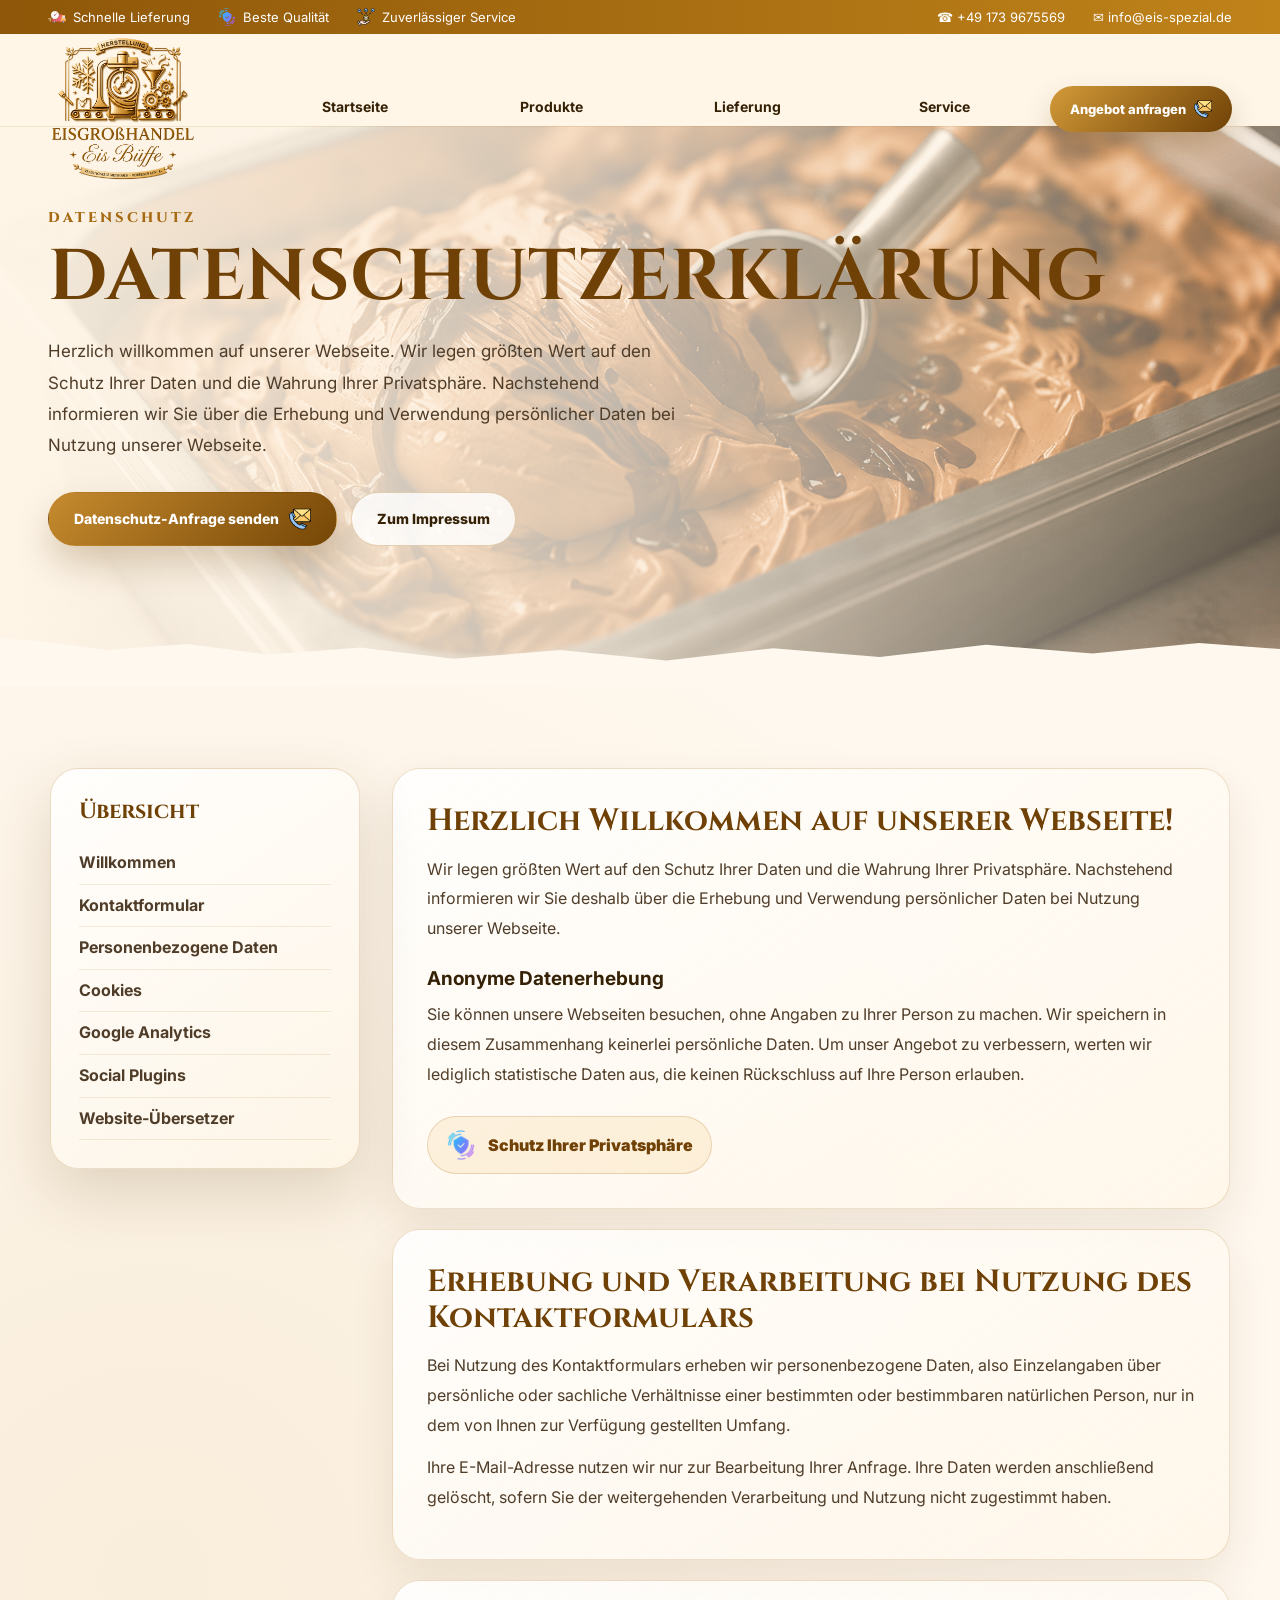
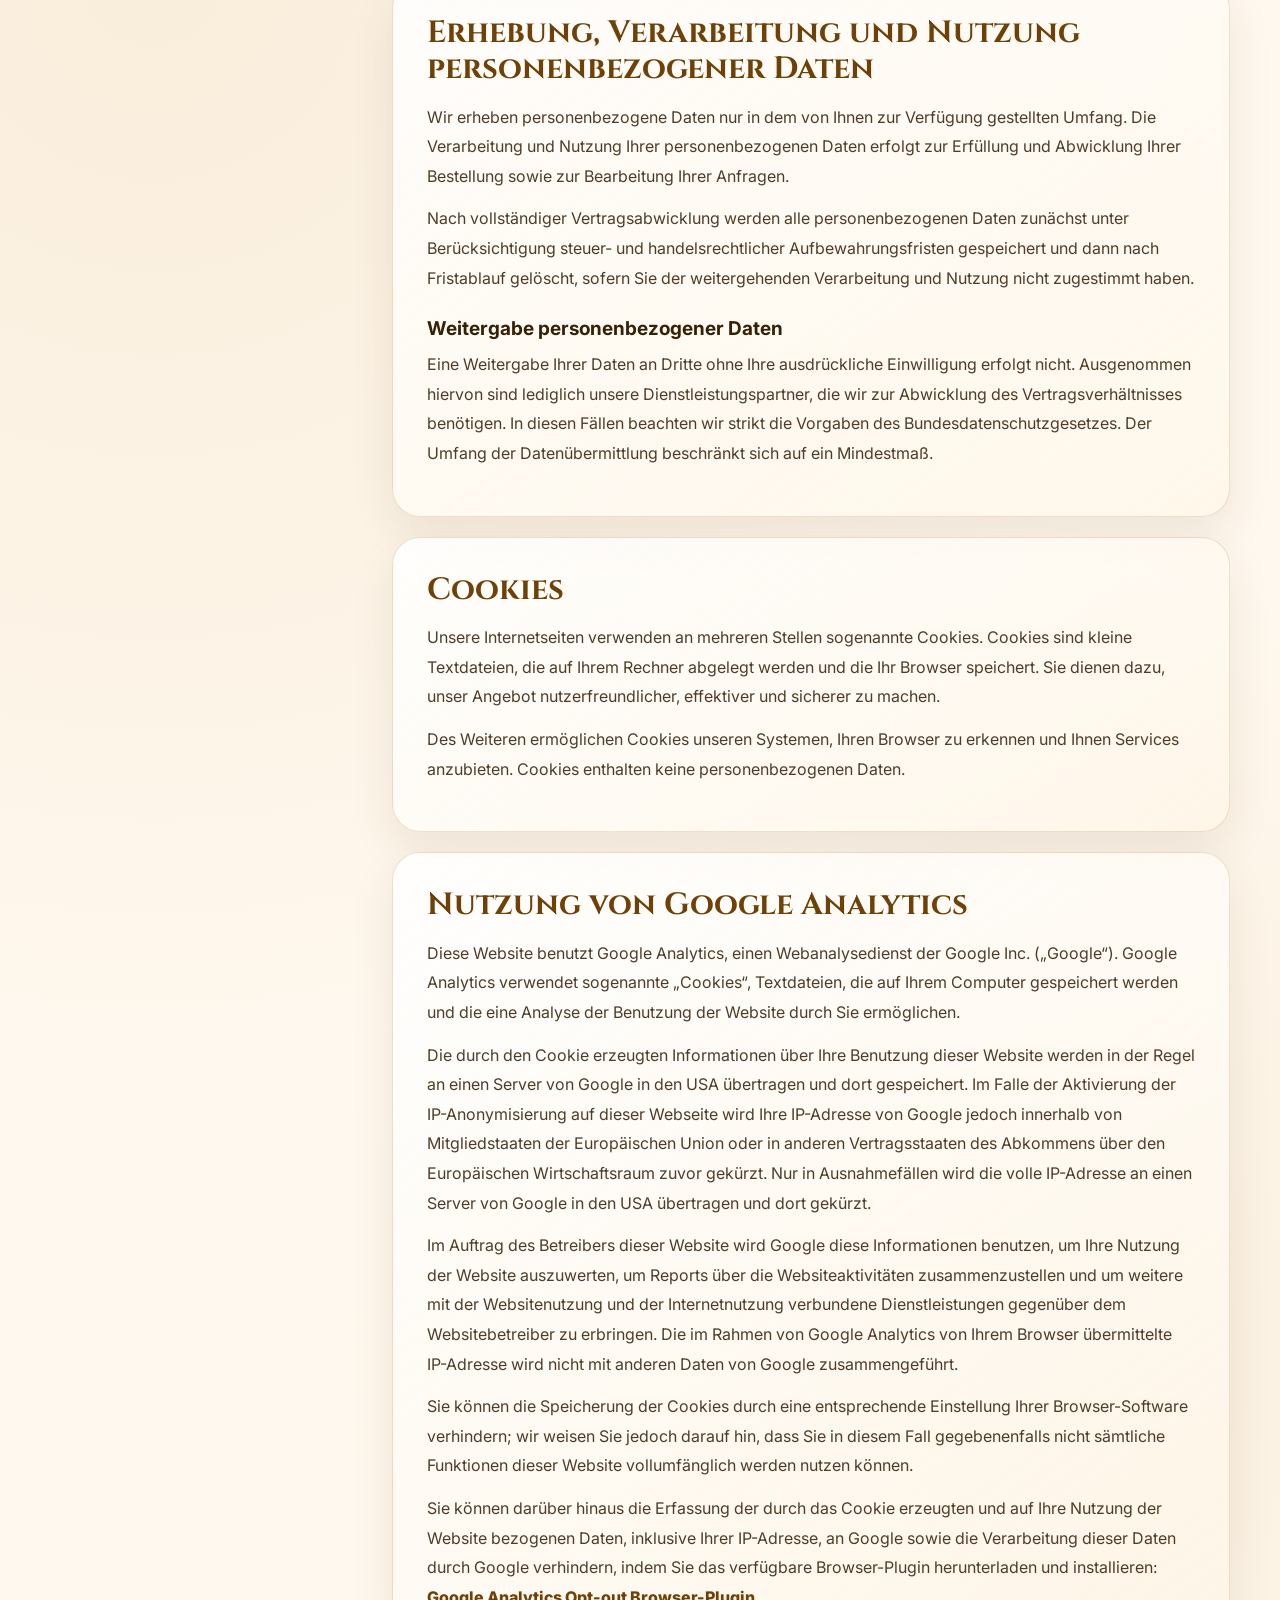
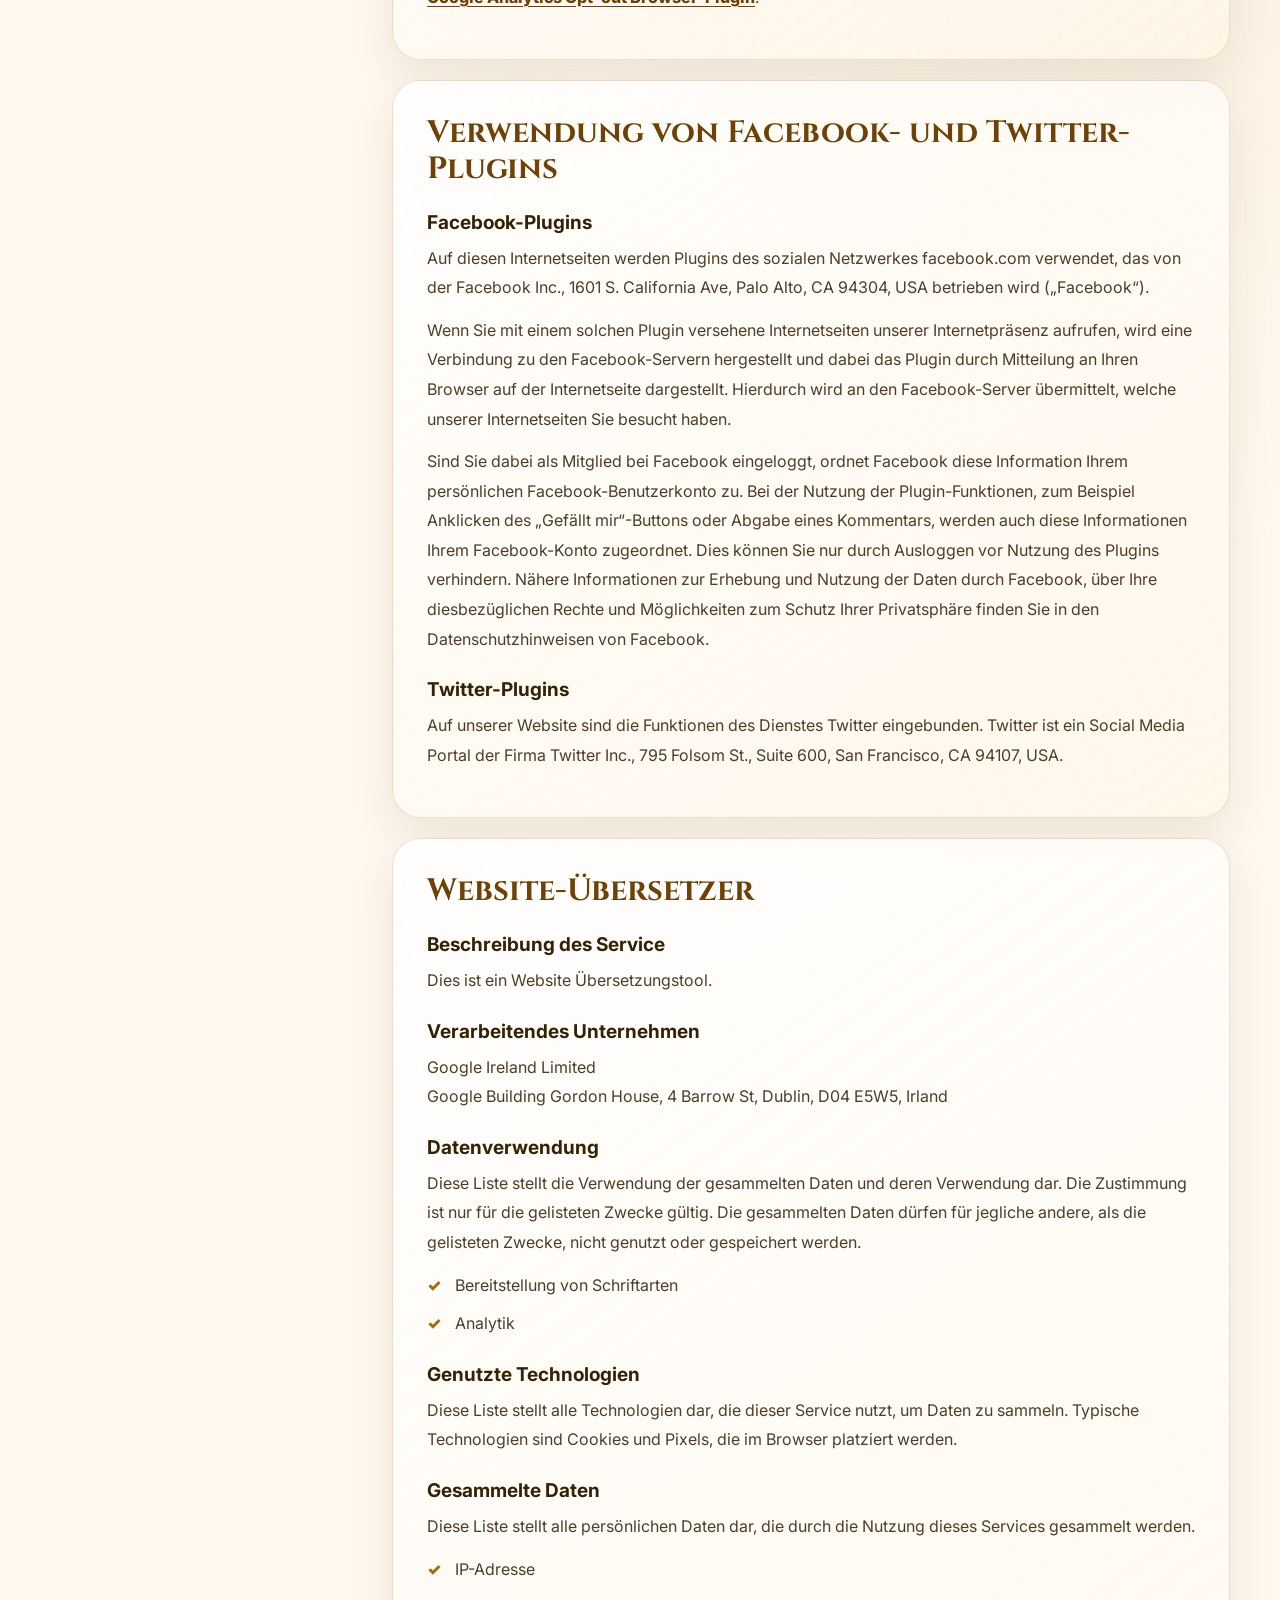
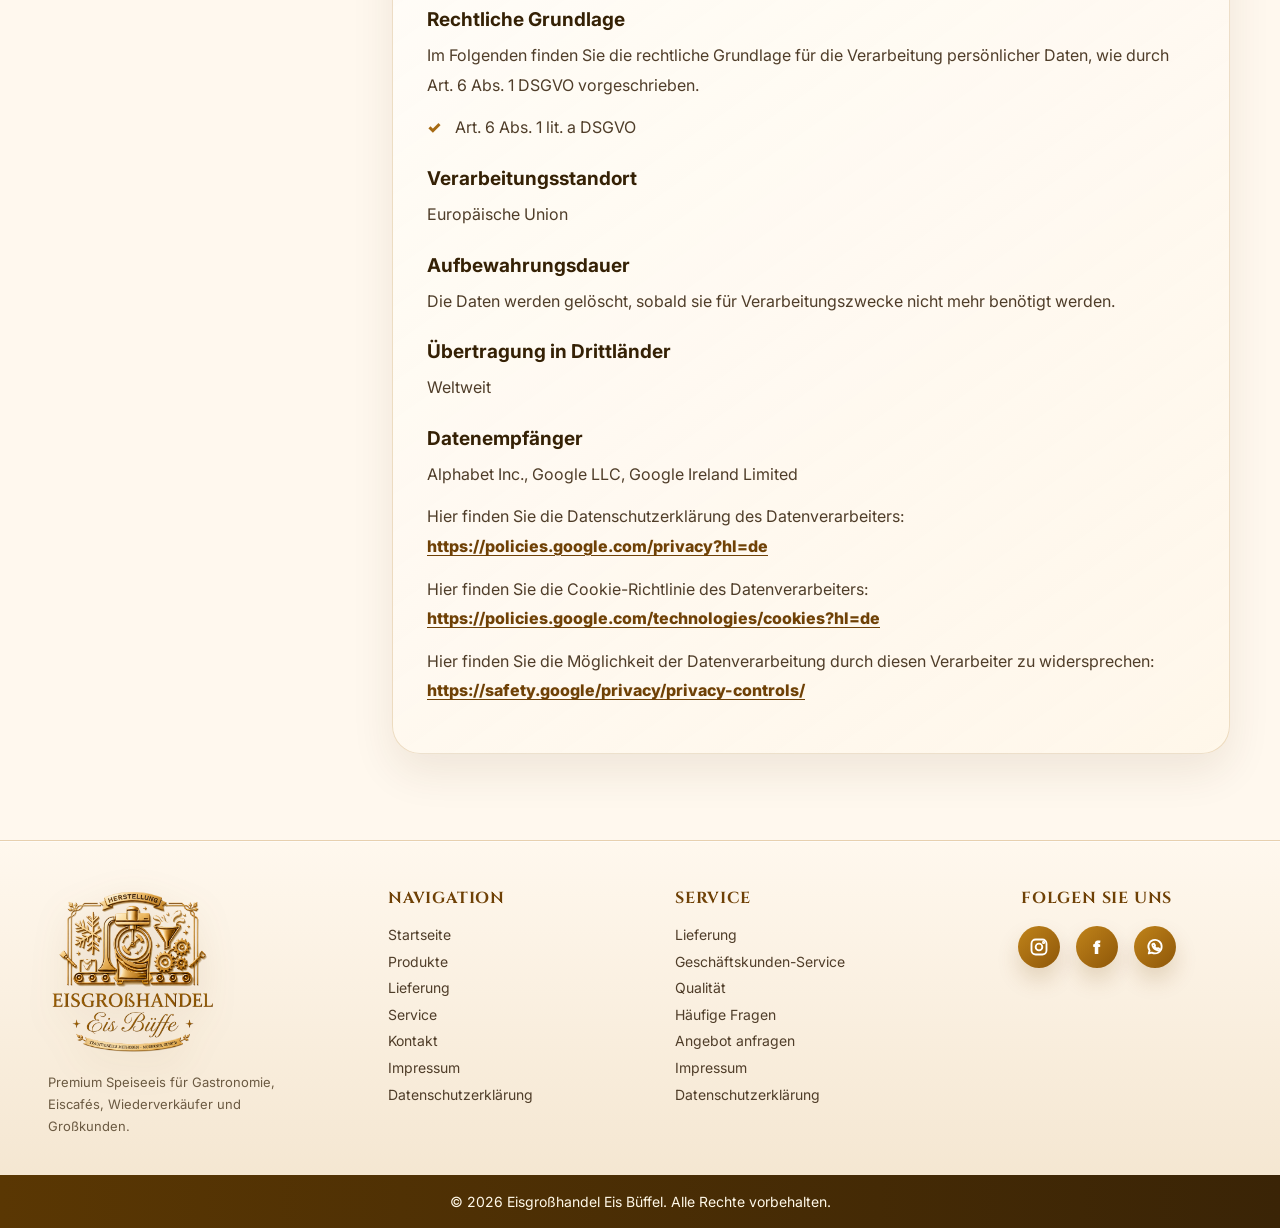
==== datenschutzerklaerung.html @ c5c80ef4 "Add files via upload" ====
<!DOCTYPE html>
<html lang="de">
<head>
  <meta charset="UTF-8" />
  <meta name="viewport" content="width=device-width, initial-scale=1.0" />
  <title>Datenschutzerklärung | Eis Büffel</title>
  <meta name="description" content="Datenschutzerklärung von Eisgrosshandel eisBüffe: Informationen zum Schutz Ihrer Daten und zur Nutzung unserer Webseite." />
  <style>
    @import url('https://fonts.googleapis.com/css2?family=Cinzel:wght@400;500;600;700&family=Great+Vibes&family=Inter:wght@400;500;600;700;800&display=swap');
    @import url('https://fonts.googleapis.com/css2?family=Cormorant+Garamond:wght@500;600;700&family=Homemade+Apple&display=swap');

    :root {
      --gold: #a66a13;
      --gold-2: #d39a38;
      --gold-3: #f0c46d;
      --gold-dark: #6f4106;
      --cream: #fff6e8;
      --cream-2: #f7ead4;
      --brown: #352105;
      --muted: #6b5a42;
      --white: #ffffff;
      --shadow: 0 24px 60px rgba(80, 48, 6, .16);
    }

    * { box-sizing: border-box; margin: 0; padding: 0; }
    html { scroll-behavior: smooth; }
    body {
      width: 100%;
      max-width: 100%;
      background: var(--cream);
      color: var(--brown);
      font-family: Inter, Arial, sans-serif;
      overflow-x: hidden;
    }
    a { color: inherit; text-decoration: none; }
    img { max-width: 100%; display: block; }
    html, body { max-width: 100%; overflow-x: hidden; }

    .topbar {
      min-height: 34px;
      background: linear-gradient(90deg, #8e5709, #c0831a);
      color: #fff;
      padding: 0 48px;
      display: flex;
      justify-content: space-between;
      align-items: center;
      gap: 18px;
      font-size: 13px;
    }
    .topbar__left, .topbar__right { display: flex; gap: 28px; align-items: center; flex-wrap: wrap; }
    .topbar__left span {
      display: inline-flex;
      align-items: center;
      gap: 7px;
      white-space: nowrap;
    }
    .topbar__emoji {
      width: 18px;
      height: 18px;
      object-fit: contain;
      flex: 0 0 auto;
    }

    .navbar {
      height: 92px;
      background: rgba(255, 246, 232, .94);
      backdrop-filter: blur(10px);
      display: grid;
      grid-template-columns: 190px minmax(0, 1fr);
      align-items: center;
      column-gap: 26px;
      padding: 0 48px;
      position: sticky;
      top: 0;
      z-index: 50;
      box-shadow: 0 1px 0 rgba(166, 106, 19, .12);
    }
    .logo { display: inline-flex; align-items: center; width: fit-content; user-select: none; }
    .logo img { width: 150px; height: auto; -webkit-user-drag: none; }

    .nav-links {
      width: 100%;
      display: grid;
      grid-template-columns: repeat(4, minmax(0, 1fr));
      align-items: center;
      gap: 14px;
      font-size: 14px;
      font-weight: 700;
    }
    .nav-links a {
      position: relative;
      width: 100%;
      min-height: 46px;
      padding: 12px 14px;
      text-align: center;
      border-radius: 999px;
      overflow: hidden;
      transition: color .25s ease, background .25s ease, box-shadow .25s ease, transform .25s ease;
    }
    .nav-links a::after {
      content: "";
      width: 0;
      height: 2px;
      background: var(--gold);
      position: absolute;
      left: 50%;
      bottom: 8px;
      transform: translateX(-50%);
      transition: width .25s ease;
    }
    .nav-links a:hover,
    .nav-links a.active {
      color: var(--gold-dark);
      background: rgba(211, 154, 56, .14);
      box-shadow: 0 10px 22px rgba(114, 70, 7, .10);
      transform: translateY(-2px);
    }
    .nav-links a:hover::after,
    .nav-links a.active::after { width: 42%; }
    .nav-links .nav-btn::after { display: none; }

    .menu-toggle { display: none; background: none; border: 0; font-size: 28px; color: var(--gold-dark); cursor: pointer; }
    .nav-btn, .btn {
      display: inline-flex;
      align-items: center;
      justify-content: center;
      border-radius: 999px;
      font-weight: 800;
      transition: .25s;
      white-space: nowrap;
    }
    .nav-btn {
      width: 100%;
      background: linear-gradient(135deg, var(--gold-2), var(--gold-dark));
      color: #fff;
      padding: 14px 18px;
      font-size: 13px;
      box-shadow: 0 14px 28px rgba(114, 70, 7, .24);
    }
    .btn {
      border: 1px solid transparent;
      padding: 15px 25px;
      font-size: 14px;
      min-height: 54px;
    }
    .btn--primary { color: #fff; background: linear-gradient(135deg, #c68b2e, #754606); box-shadow: 0 18px 34px rgba(98, 58, 6, .22); }
    .btn--secondary { background: rgba(255,255,255,.82); border-color: rgba(166,106,19,.30); color: var(--brown); }
    .btn:hover, .nav-btn:hover { transform: translateY(-3px); }
    .nav-btn:hover {
      background: linear-gradient(135deg, var(--gold-3), var(--gold-dark));
      box-shadow: 0 18px 34px rgba(114, 70, 7, .30);
      color: #fff;
    }

    .nav-btn__icon-img {
      width: 18px;
      height: 18px;
      margin-left: 8px;
      object-fit: contain;
      flex: 0 0 auto;
    }
    .btn__icon-img { width: 22px; height: 22px; margin-left: 10px; object-fit: contain; }

    .hero {
      min-height: calc(100vh - 126px);
      position: relative;
      isolation: isolate;
      display: flex;
      align-items: center;
      padding: 54px 48px 74px;
      background:
        linear-gradient(90deg, rgba(255,246,232,.84) 0%, rgba(255,246,232,.42) 43%, rgba(255,246,232,.02) 100%),
        url("assets/hero-bg.png") center right / cover no-repeat;
      overflow: hidden;
    }
    .hero::before {
      content: "";
      position: absolute;
      inset: 0;
      background:
        radial-gradient(circle at 82% 55%, rgba(198,145,53,.14), transparent 31%),
        radial-gradient(circle at 16% 18%, rgba(198,145,53,.10), transparent 24%);
      z-index: -1;
    }

    /* Hero bottom organic wave - same torn/soft movement under the hero image */
    .hero::after {
      content: "";
      position: absolute;
      left: -2%;
      right: -2%;
      bottom: -1px;
      height: 88px;
      background: #fff8ee;
      z-index: 2;
      pointer-events: none;
      clip-path: polygon(
        0 42%, 5% 48%, 10% 58%, 16% 51%, 22% 63%,
        29% 55%, 36% 68%, 44% 58%, 52% 70%, 60% 56%,
        68% 66%, 76% 52%, 84% 62%, 92% 50%, 100% 59%,
        100% 100%, 0 100%
      );
      filter: drop-shadow(0 -10px 18px rgba(80, 48, 6, .04));
    }

    .hero__content { width: 50%; max-width: 690px; z-index: 3; }
    .eyebrow {
      color: var(--gold);
      text-transform: uppercase;
      letter-spacing: 3px;
      font-family: Cinzel, serif;
      font-size: 14px;
      font-weight: 800;
      margin-bottom: 14px;
    }
    .hero h1 {
      font-family: Cinzel, serif;
      text-transform: uppercase;
      color: var(--gold-dark);
      font-size: clamp(46px, 6vw, 88px);
      line-height: .96;
      font-weight: 600;
      letter-spacing: 1px;
      margin-bottom: 22px;
    }
    .brand-line {
      display: flex;
      align-items: center;
      gap: 13px;
      margin-top: 8px;
      text-transform: none;
      font-family: "Great Vibes", cursive;
      color: var(--gold);
      font-size: .82em;
      font-weight: 400;
      letter-spacing: 0;
    }
    .brand-line img {
      width: .58em;
      height: .58em;
      object-fit: contain;
      filter: drop-shadow(0 6px 8px rgba(111,65,6,.18));
    }
    .hero__subtitle {
      font-family: Cinzel, serif;
      color: var(--gold-dark);
      font-weight: 800;
      letter-spacing: 1.3px;
      text-transform: uppercase;
      margin-bottom: 20px;
    }
    .hero__text { max-width: 570px; color: #4f3d29; line-height: 1.85; margin-bottom: 30px; font-size: 15px; }
    .hero__actions { display: flex; gap: 14px; flex-wrap: wrap; margin-bottom: 28px; }

    .experience {
      width: min(410px, 100%);
      display: grid;
      grid-template-columns: 120px 1fr;
      gap: 18px;
      background: rgba(255,255,255,.73);
      border: 1px solid rgba(166,106,19,.20);
      border-radius: 18px;
      padding: 16px;
      box-shadow: var(--shadow);
    }
    .experience__image {
      display: grid;
      place-items: center;
      border-right: 1px solid rgba(166,106,19,.24);
      padding-right: 14px;
    }
    .experience__image img { width: 86px; height: 86px; object-fit: contain; }
    .experience p { font-size: 13px; line-height: 1.65; color: #4c3820; align-self: center; }

    .quality-taste {
      margin-top: -1px;
      padding: 78px 48px 72px;
      background:
        radial-gradient(circle at 18% 20%, rgba(198,145,53,.10), transparent 26%),
        radial-gradient(circle at 86% 42%, rgba(198,145,53,.08), transparent 28%),
        #fff8ee;
    }
    .quality-taste__head {
      max-width: 940px;
      margin: 0 auto 22px;
      text-align: center;
    }
    .quality-taste__head h2 {
      font-family: Cinzel, serif;
      color: var(--brown);
      font-size: clamp(28px, 3.2vw, 42px);
      line-height: 1.08;
      margin-bottom: 10px;
      letter-spacing: .8px;
    }
    .quality-taste__head p {
      color: #1f1a13;
      font-size: 16px;
      line-height: 1.7;
    }
    .taste-cards {
      max-width: 1180px;
      margin: 0 auto 16px;
      display: grid;
      grid-template-columns: repeat(2, 1fr);
      gap: 30px;
    }
    .taste-card {
      overflow: hidden;
      display: grid;
      grid-template-columns: 1.12fr .88fr;
      min-height: 190px;
      background: linear-gradient(145deg, rgba(255,255,255,.82), rgba(255,246,232,.58));
      border: 1px solid rgba(166,106,19,.22);
      border-radius: 28px;
      box-shadow: 0 20px 48px rgba(80,48,6,.10);
      transition: transform .25s ease, box-shadow .25s ease, border-color .25s ease;
    }
    .taste-card:hover {
      transform: translateY(-5px);
      border-color: rgba(166,106,19,.36);
      box-shadow: 0 26px 58px rgba(80,48,6,.14);
    }
    .taste-card__image {
      overflow: hidden;
      border-radius: 26px 0 0 26px;
    }
    .taste-card__image img {
      width: 100%;
      height: 100%;
      min-height: 190px;
      object-fit: cover;
      transition: transform .35s ease;
    }
    .taste-card:hover .taste-card__image img { transform: scale(1.04); }
    .taste-card__content {
      position: relative;
      padding: 28px 60px 26px 26px;
      border-radius: 0 26px 26px 0;
    }
    .taste-card__content h3 {
      font-family: Cinzel, serif;
      color: var(--gold-dark);
      font-size: 26px;
      line-height: 1.12;
      margin-bottom: 14px;
    }
    .taste-card__content p {
      color: #2f261b;
      font-size: 15px;
      line-height: 1.55;
    }
    .taste-card__icon {
      position: absolute;
      top: 22px;
      right: 24px;
      width: 40px;
      height: 40px;
      object-fit: contain;
    }
    .quality-features {
      max-width: 1180px;
      margin: auto;
      display: grid;
      grid-template-columns: repeat(4, 1fr);
      background: linear-gradient(145deg, rgba(255,255,255,.74), rgba(255,246,232,.50));
      border: 1px solid rgba(166,106,19,.22);
      border-radius: 28px;
      box-shadow: 0 20px 48px rgba(80,48,6,.10);
      overflow: hidden;
    }
    .quality-feature {
      display: grid;
      grid-template-columns: 72px 1fr;
      gap: 16px;
      padding: 26px 24px;
      border-right: 1px solid rgba(166,106,19,.16);
      align-items: start;
      transition: background .25s ease, transform .25s ease;
    }
    .quality-feature:hover {
      background: rgba(255,255,255,.48);
      transform: translateY(-3px);
    }
    .quality-feature:last-child { border-right: 0; }
    .quality-feature__icon {
      width: 50px;
      height: 50px;
      object-fit: contain;
      display: block;
    }
    .quality-feature h3 {
      color: var(--brown);
      font-size: 16px;
      margin-bottom: 9px;
    }
    .quality-feature p {
      color: #2f261b;
      font-size: 13px;
      line-height: 1.65;
    }


    .section { padding: 94px 48px; }
    .section-head { max-width: 760px; margin: 0 auto 44px; text-align: center; }
    .section h2 { font-family: Cinzel, serif; color: var(--gold-dark); font-size: clamp(34px, 4vw, 52px); line-height: 1.1; margin-bottom: 16px; }
    .section-head p, .about__content p, .delivery p, .contact p { color: var(--muted); line-height: 1.8; }

    .cards, .steps {
      max-width: 1180px;
      margin: auto;
      display: grid;
      grid-template-columns: repeat(3, 1fr);
      gap: 24px;
    }
    .card, .step {
      background: rgba(255,255,255,.74);
      border: 1px solid rgba(166,106,19,.18);
      border-radius: 25px;
      padding: 32px;
      box-shadow: var(--shadow);
      transition: .25s;
    }
    .card:hover, .step:hover { transform: translateY(-6px); }
    .card__icon {
      width: 64px;
      height: 64px;
      border-radius: 18px;
      background: linear-gradient(135deg, rgba(198,145,53,.22), rgba(255,255,255,.72));
      display: grid;
      place-items: center;
      font-size: 30px;
      margin-bottom: 22px;
    }
    .card h3, .step h3 { color: var(--gold-dark); font-size: 22px; margin-bottom: 12px; }
    .card p, .step p { color: var(--muted); line-height: 1.75; }

    .products {
      padding: 46px 0 0;
    }

    .stats-strip {
      width: 100vw;
      max-width: none;
      margin-left: calc(50% - 50vw);
      margin-right: calc(50% - 50vw);
      background: linear-gradient(180deg, #5a3703 0%, #2f1d02 100%);
      border-radius: 0;
      display: grid;
      grid-template-columns: repeat(3, minmax(0, 1fr));
      color: #fff8e8;
      box-shadow: 0 18px 42px rgba(53, 33, 5, .18);
      overflow: hidden;
      border-top: 1px solid rgba(240,196,109,.28);
      border-bottom: 1px solid rgba(240,196,109,.28);
    }
    .stat-item {
      min-height: 132px;
      display: grid;
      grid-template-columns: 68px 1fr;
      align-items: center;
      gap: 14px;
      padding: 18px 28px;
      position: relative;
    }
    .stat-item:not(:last-child)::after {
      content: "";
      position: absolute;
      right: 0;
      top: 22px;
      bottom: 22px;
      width: 1px;
      background: rgba(240,196,109,.36);
    }
    .stat-icon {
      width: 62px;
      height: 62px;
      object-fit: contain;
      opacity: 1;
      filter: none;
    }
    .stat-content strong {
      display: block;
      font-family: Cinzel, serif;
      color: var(--gold-3);
      font-size: clamp(26px, 2.2vw, 38px);
      line-height: .98;
      margin-bottom: 7px;
      letter-spacing: .5px;
      white-space: nowrap;
    }
    .stat-content span {
      display: block;
      font-size: 11px;
      font-weight: 800;
      letter-spacing: .8px;
      text-transform: uppercase;
      color: #fff6dc;
      margin-bottom: 9px;
    }
    .stat-content p {
      font-size: 11px;
      line-height: 1.55;
      color: rgba(255,255,255,.86);
    }


    .about {
      background: linear-gradient(180deg, #fff8ee, #f7ead4);
      display: grid;
      grid-template-columns: 1fr 1fr;
      gap: 54px;
      align-items: center;
    }
    .about__image img { border-radius: 34px; box-shadow: var(--shadow); min-height: 420px; object-fit: cover; }
    .about__content { max-width: 630px; }
    .about__content ul { list-style: none; margin-top: 22px; }
    .about__content li { padding: 12px 0 12px 34px; position: relative; color: #4c3820; }
    .about__content li::before { content: "✓"; position: absolute; left: 0; color: var(--gold); font-weight: 900; }

    .about-banner-wrap {
      padding: 32px 48px;
      background: linear-gradient(180deg, #fff8ee, #f7ead4);
    }

    .about-banner {
      max-width: 1280px;
      margin: 0 auto;
      min-height: 330px;
      display: grid;
      grid-template-columns: minmax(0, 2.15fr) minmax(270px, .9fr);
      align-items: stretch;
      overflow: hidden;
      border-radius: 0 0 8px 8px;
      background: #fbf3e8;
      border: 1px solid rgba(166,106,19,.14);
      box-shadow: 0 18px 44px rgba(80,48,6,.08);
    }

    .about-banner__text {
      min-height: 330px;
      padding: 44px 46px 38px;
      display: flex;
      flex-direction: column;
      justify-content: center;
      background:
        linear-gradient(90deg, rgba(255,246,232,.96) 0%, rgba(255,246,232,.78) 42%, rgba(255,246,232,.34) 100%),
        url("assets/upper-image.png") center / cover no-repeat;
    }

    .about-banner__text h2,
    .about-banner__contact h3 {
      font-family: Cinzel, serif;
      color: var(--brown);
      font-size: 24px;
      letter-spacing: 1px;
      margin-bottom: 14px;
      text-transform: uppercase;
    }

    .about-banner__text p {
      max-width: 455px;
      color: #2c2117;
      font-size: 14px;
      line-height: 1.7;
      margin-bottom: 8px;
    }

    .about-signature {
      font-family: "Great Vibes", cursive;
      color: var(--gold);
      font-size: 42px;
      margin-top: 12px;
    }

    .about-banner__image {
      display: none;
    }

    .about-banner__contact {
      padding: 44px 36px;
      background: #fbf3e8;
      display: flex;
      flex-direction: column;
      justify-content: center;
      gap: 14px;
      border-left: 1px solid rgba(166,106,19,.16);
    }

    .about-banner__contact a,
    .about-banner__contact span {
      color: #2f261b;
      font-size: 15px;
    }

    .about-banner__btn {
      margin-top: 10px;
      width: fit-content;
      background: linear-gradient(135deg, #c0831a, #8e5709);
      color: #fff !important;
      padding: 15px 28px;
      border-radius: 6px;
      font-weight: 800;
      box-shadow: 0 12px 26px rgba(114,70,7,.18);
    }

    .delivery { background: radial-gradient(circle at 16% 20%, rgba(198,145,53,.12), transparent 25%), var(--cream); }
    .step span { font-family: Cinzel, serif; font-size: 42px; color: rgba(166,106,19,.33); font-weight: 700; }

    .delivery .step {
      opacity: .9;
      transform: translateY(18px) scale(.99);
      transition: opacity .55s ease, transform .55s ease;
    }
    .delivery .step.show {
      opacity: 1;
      transform: translateY(0) scale(1);
    }
    .delivery .step:nth-child(1) { transition-delay: .04s; }
    .delivery .step:nth-child(2) { transition-delay: .22s; }
    .delivery .step:nth-child(3) { transition-delay: .40s; }



    /* Soft page opening and light gradual section reveal */
    body {
      opacity: .96;
      transform: translateY(4px);
      transition: opacity .38s ease, transform .38s ease;
    }
    body.page-loaded {
      opacity: 1;
      transform: translateY(0);
    }
    .reveal-on-scroll {
      opacity: .92;
      transform: translateY(14px);
      transition: opacity .55s ease, transform .55s ease;
      will-change: opacity, transform;
    }
    .reveal-on-scroll.reveal-visible {
      opacity: 1;
      transform: translateY(0);
    }
    .reveal-delay-1 { transition-delay: .04s; }
    .reveal-delay-2 { transition-delay: .08s; }
    .reveal-delay-3 { transition-delay: .12s; }
    .reveal-delay-4 { transition-delay: .16s; }
    .reveal-delay-5 { transition-delay: .20s; }

    @media (prefers-reduced-motion: reduce) {
      html { scroll-behavior: auto; }
      body,
      .reveal-on-scroll,
      .delivery .step {
        opacity: 1 !important;
        transform: none !important;
        transition: none !important;
      }
    }

    .contact { background: linear-gradient(135deg, #714306, #bd801c); }
    .contact__box {
      max-width: 1180px;
      margin: auto;
      background: rgba(255,248,236,.97);
      border-radius: 34px;
      padding: 44px;
      display: grid;
      grid-template-columns: .85fr 1.15fr;
      gap: 40px;
      box-shadow: 0 34px 70px rgba(51,31,4,.25);
    }
    .contact-form { display: grid; grid-template-columns: 1fr 1fr; gap: 14px; }
    .contact-form input, .contact-form textarea {
      width: 100%;
      border: 1px solid rgba(166,106,19,.24);
      background: #fff;
      border-radius: 15px;
      padding: 16px;
      font: inherit;
      outline: none;
    }
    .contact-form input:focus, .contact-form textarea:focus { border-color: rgba(166,106,19,.58); box-shadow: 0 0 0 4px rgba(198,145,53,.12); }
    .contact-form textarea { grid-column: 1 / -1; min-height: 130px; resize: vertical; }
    .contact-form button { border: none; cursor: pointer; }
    .footer {
      background: linear-gradient(180deg, #fff8ee 0%, #f3e4cd 100%);
      color: var(--brown);
      border-top: 1px solid rgba(166,106,19,.16);
      box-shadow: inset 0 1px 0 rgba(255,255,255,.65);
    }
    .footer__inner {
      max-width: 1280px;
      margin: 0 auto;
      padding: 46px 48px 38px;
      display: grid;
      grid-template-columns: 1.1fr .9fr .9fr 1fr;
      gap: 42px;
      align-items: start;
    }
    .footer__brand {
      display: flex;
      flex-direction: column;
      align-items: flex-start;
      gap: 14px;
    }
    .footer__logo {
      width: 170px;
      height: auto;
      filter: drop-shadow(0 10px 18px rgba(111,65,6,.12));
    }
    .footer__text {
      max-width: 260px;
      color: #6b5a42;
      font-size: 13px;
      line-height: 1.7;
    }
    .footer__col h3,
    .footer__social h3 {
      font-family: Cinzel, serif;
      color: var(--gold-dark);
      font-size: 16px;
      letter-spacing: .8px;
      text-transform: uppercase;
      margin-bottom: 13px;
    }
    .footer__col a {
      display: block;
      width: fit-content;
      color: #4f3d29;
      font-size: 14px;
      line-height: 1.9;
      transition: .25s;
    }
    .footer__col a:hover {
      color: var(--gold);
      transform: translateX(4px);
    }
    .footer__social {
      display: flex;
      flex-direction: column;
      align-items: center;
      text-align: center;
    }
    .footer__icons {
      display: flex;
      align-items: center;
      justify-content: center;
      gap: 16px;
      margin-top: 4px;
    }
    .footer__icon {
      width: 42px;
      height: 42px;
      border-radius: 50%;
      display: inline-flex;
      align-items: center;
      justify-content: center;
      background: linear-gradient(135deg, #c0831a, #8e5709);
      color: #fff;
      font-weight: 900;
      font-size: 18px;
      box-shadow: 0 12px 22px rgba(114,70,7,.18);
      transition: .25s;
    }
    .footer__icon svg {
      width: 20px;
      height: 20px;
      fill: none;
      stroke: currentColor;
      stroke-width: 2.2;
      stroke-linecap: round;
      stroke-linejoin: round;
    }
    .footer__icon:hover {
      transform: translateY(-4px);
      box-shadow: 0 16px 28px rgba(114,70,7,.25);
    }
    .footer__bottom {
      padding: 18px 24px;
      text-align: center;
      color: #fff8e8;
      background: linear-gradient(90deg, #5a3703, #3a2406);
      font-size: 14px;
    }

    @media (max-width: 1050px) {
      .topbar { display: none; }
      .navbar { grid-template-columns: 160px 1fr 54px; height: 80px; padding: 0 22px; }
      .logo img { width: 118px; }
      .menu-toggle { display: block; justify-self: end; }
      .nav-links > .nav-btn { display: inline-flex; }
      .nav-links {
        position: absolute;
        top: 80px;
        left: 22px;
        right: 22px;
        display: none;
        flex-direction: column;
        gap: 4px;
        background: #fff7eb;
        border: 1px solid rgba(166,106,19,.20);
        border-radius: 20px;
        padding: 18px;
        box-shadow: var(--shadow);
      }
      .nav-links.open { display: flex; }
      .hero { min-height: auto; padding: 78px 24px; background-position: center; }
      .hero__content { width: 100%; max-width: 690px; }
      .cards, .steps, .about, .contact__box, .taste-cards, .quality-features, .stats-strip { grid-template-columns: 1fr; }
      .footer__inner { grid-template-columns: repeat(2, 1fr); gap: 30px; padding: 42px 24px; }
      .footer__social { align-items: flex-start; text-align: left; }
      .footer__icons { justify-content: flex-start; }
      .quality-taste { padding: 76px 24px 66px; }
      .taste-card { grid-template-columns: 1fr; border-radius: 26px; }
      .taste-card__image { border-radius: 24px 24px 0 0; }
      .taste-card__content { border-radius: 0 0 24px 24px; }
      .stats-strip { width: 100vw; border-radius: 0; margin-left: calc(50% - 50vw); margin-right: calc(50% - 50vw); }
      .stat-item { min-height: 110px; padding: 16px 24px; }
      .stat-item:not(:last-child)::after { top: auto; left: 24px; right: 24px; bottom: 0; width: auto; height: 1px; }
      .quality-feature { border-right: 0; border-bottom: 1px solid rgba(166,106,19,.18); }
      .quality-feature:last-child { border-bottom: 0; }
      .section { padding: 72px 24px; }
      .products { padding: 34px 0 0; }
      .about-banner-wrap { padding: 28px 24px; }
      .about-banner { grid-template-columns: 1fr; }
      .about-banner__text {
        min-height: 340px;
        background:
          linear-gradient(180deg, rgba(255,246,232,.94) 0%, rgba(255,246,232,.76) 58%, rgba(255,246,232,.42) 100%),
          url("assets/upper-image.png") center / cover no-repeat;
      }
      .about-banner__contact { border-left: 0; border-top: 1px solid rgba(166,106,19,.16); }
    }

    @media (max-width: 620px) {
      .hero { padding: 64px 20px; }
      .hero h1 { font-size: 42px; }
      .brand-line { gap: 8px; }
      .experience { grid-template-columns: 1fr; }
      .experience__image { border-right: none; border-bottom: 1px solid rgba(166,106,19,.24); padding: 0 0 12px; }
      .contact-form { grid-template-columns: 1fr; }
      .contact__box { padding: 28px; }
      .about-banner-wrap { padding: 24px 16px; }
      .about-banner__text, .about-banner__contact { padding: 26px 22px; }
      .about-banner__text h2, .about-banner__contact h3 { font-size: 21px; }
      .about-signature { font-size: 36px; }
      .taste-card__content { padding: 24px 54px 24px 22px; }
      .quality-feature { grid-template-columns: 56px 1fr; padding: 22px 18px; }
      .stat-item { grid-template-columns: 66px 1fr; min-height: 132px; padding: 22px 18px; }
      .stat-icon { width: 60px; height: 60px; }
      .quality-feature__icon { width: 42px; height: 42px; }
      .footer__inner { grid-template-columns: 1fr; gap: 26px; padding: 38px 22px; }
      .footer__logo { width: 145px; }
      .footer__social { align-items: flex-start; text-align: left; }
      .footer__bottom { font-size: 13px; }
    }


    /* Complete mobile hero correction: clear image, bigger text, balanced layout on phones */
    /* Mobile hero uses a separate image: assets/hero-mobile.png */
    @media (max-width: 768px) {
      body { min-width: 0; }

      .topbar { display: none; }

      .navbar {
        grid-template-columns: 140px 1fr 46px;
        height: 78px;
        padding: 0 18px;
      }

      .logo img { width: 116px; }
      .menu-toggle { display: block; justify-self: end; }
      .nav-links > .nav-btn { display: inline-flex; }

      .nav-links {
        position: absolute;
        top: 78px;
        left: 16px;
        right: 16px;
        display: none;
        flex-direction: column;
        gap: 8px;
        background: #fff7eb;
        border: 1px solid rgba(166,106,19,.20);
        border-radius: 20px;
        padding: 18px;
        box-shadow: var(--shadow);
      }

      .nav-links.open { display: flex; }

      .hero {
        min-height: auto;
        padding: 0 20px 56px;
        align-items: flex-start;
        background:
          linear-gradient(180deg,
            rgba(255,246,232,.04) 0%,
            rgba(255,246,232,.16) 38%,
            rgba(255,246,232,.80) 58%,
            #fff6e8 76%,
            #fff6e8 100%),
          url("assets/hero-mobile.png") center top / auto clamp(330px, 72vw, 470px) no-repeat;
      }

      .hero::before {
        background:
          radial-gradient(circle at 50% 18%, rgba(198,145,53,.17), transparent 38%),
          radial-gradient(circle at 18% 82%, rgba(198,145,53,.12), transparent 34%);
      }

      .hero::after {
        height: 54px;
        clip-path: polygon(
          0 38%, 8% 54%, 17% 45%, 27% 62%, 39% 50%,
          51% 67%, 64% 49%, 77% 61%, 89% 46%, 100% 58%,
          100% 100%, 0 100%
        );
      }

      .hero__content {
        width: 100%;
        max-width: 590px;
        margin: 0 auto;
        padding-top: clamp(300px, 70vw, 430px);
        position: relative;
        z-index: 3;
      }

      .eyebrow {
        font-size: 14px;
        letter-spacing: 2.6px;
        margin-bottom: 12px;
      }

      .hero h1 {
        font-size: clamp(52px, 15.5vw, 78px);
        line-height: .94;
        margin-bottom: 18px;
      }

      .brand-line {
        justify-content: flex-start;
        gap: 10px;
      }

      .brand-line img {
        width: .58em;
        height: .58em;
      }

      .hero__subtitle {
        font-size: 16px;
        line-height: 1.42;
        margin-bottom: 14px;
        letter-spacing: 1.1px;
      }

      .hero__text {
        max-width: 100%;
        font-size: 16px;
        line-height: 1.78;
        margin-bottom: 22px;
      }

      .hero__actions {
        gap: 12px;
        margin-bottom: 20px;
      }

      .hero__actions .btn {
        width: 100%;
        min-height: 56px;
        padding: 15px 20px;
        font-size: 15px;
      }

      .experience {
        width: 100%;
        grid-template-columns: 86px 1fr;
        gap: 14px;
        padding: 14px;
        border-radius: 18px;
      }

      .experience__image {
        border-right: 1px solid rgba(166,106,19,.24);
        border-bottom: 0;
        padding: 0 12px 0 0;
      }

      .experience__image img { width: 68px; height: 68px; }
      .experience p { font-size: 14px; line-height: 1.62; }
    }

    @media (max-width: 520px) {
      .hero {
        padding-left: 18px;
        padding-right: 18px;
        padding-bottom: 52px;
        background:
          linear-gradient(180deg,
            rgba(255,246,232,.02) 0%,
            rgba(255,246,232,.15) 36%,
            rgba(255,246,232,.84) 60%,
            #fff6e8 78%,
            #fff6e8 100%),
          url("assets/hero-mobile.png") center top / auto clamp(300px, 86vw, 390px) no-repeat;
      }

      .hero__content { padding-top: clamp(285px, 82vw, 380px); }
      .hero h1 { font-size: clamp(48px, 16vw, 66px); }
      .hero__subtitle { font-size: 15px; }
      .hero__text { font-size: 15px; }
    }

    @media (max-width: 420px) {
      .hero {
        padding-left: 16px;
        padding-right: 16px;
        background:
          linear-gradient(180deg,
            rgba(255,246,232,.00) 0%,
            rgba(255,246,232,.16) 35%,
            rgba(255,246,232,.88) 62%,
            #fff6e8 80%,
            #fff6e8 100%),
          url("assets/hero-mobile.png") center top / auto clamp(280px, 92vw, 355px) no-repeat;
      }

      .hero__content { padding-top: clamp(265px, 88vw, 350px); }
      .hero h1 { font-size: clamp(44px, 17vw, 60px); }
      .brand-line { gap: 8px; }
      .brand-line img { width: .54em; height: .54em; }
      .experience { grid-template-columns: 76px 1fr; }
      .experience__image img { width: 60px; height: 60px; }
    }


    /* About section copied from the first design: photo card + handwritten note + Italy mark */
    .heritage-about {
      padding: 54px 48px 58px;
      background: #eee8df;
      position: relative;
      overflow: hidden;
    }

    .heritage-about::before {
      content: "";
      position: absolute;
      inset: 0;
      background:
        radial-gradient(circle at 20% 28%, rgba(166,106,19,.06), transparent 28%),
        radial-gradient(circle at 82% 48%, rgba(111,65,6,.06), transparent 30%);
      pointer-events: none;
    }

    .heritage-about__grid {
      max-width: 1280px;
      margin: 0 auto;
      display: grid;
      grid-template-columns: .95fr 1.05fr;
      gap: 80px;
      align-items: center;
      position: relative;
      z-index: 1;
    }

    .heritage-photo-note {
      display: grid;
      grid-template-columns: 95px 1fr;
      gap: 24px;
      align-items: center;
    }

    .heritage-hand-text {
      font-family: "Homemade Apple", cursive;
      color: #5e4d41;
      font-size: 19px;
      line-height: 1.5;
      text-align: center;
      transform: rotate(-8deg);
    }

    .heritage-hand-text span {
      display: block;
      color: #b85f45;
      font-size: 28px;
      margin-top: 8px;
    }

    .heritage-family-photo {
      position: relative;
      min-height: 340px;
      background: url("assets/anfe.png") center / cover no-repeat, #e5e0d6;
      border: 14px solid #fff;
      box-shadow: 0 24px 60px rgba(80, 48, 6, .16);
      transform: rotate(-4deg);
    }

    .heritage-family-photo::before {
      content: "";
      position: absolute;
      left: 22px;
      top: -30px;
      width: 120px;
      height: 32px;
      background: #718064;
      opacity: .72;
      transform: rotate(-8deg);
    }

    .heritage-badge {
      position: absolute;
      right: -34px;
      bottom: -22px;
      width: 104px;
      height: 104px;
      border-radius: 50%;
      background: #b85f45;
      color: #fff;
      display: grid;
      place-items: center;
      text-align: center;
      font-size: 12px;
      line-height: 1.35;
      box-shadow: 0 14px 30px rgba(88,54,38,.20);
    }

    .heritage-badge strong { font-size: 15px; }

    .heritage-copy {
      position: relative;
      min-height: 390px;
      padding-right: 240px;
      isolation: isolate;
    }

    .heritage-copy::after {
      content: none;
      display: none;
    }

    .heritage-kicker {
      text-transform: uppercase;
      letter-spacing: 3px;
      color: #243329;
      font-weight: 900;
      font-size: 13px;
      margin-bottom: 18px;
    }

    .heritage-title {
      max-width: 610px;
      font-family: "Cormorant Garamond", serif;
      color: #18251b;
      font-size: clamp(42px, 4.3vw, 64px);
      line-height: 1;
      font-weight: 700;
      letter-spacing: .2px;
      margin-bottom: 24px;
    }

    .heritage-title::after {
      content: "";
      display: block;
      width: 78px;
      height: 2px;
      background: #b85f45;
      margin-top: 24px;
    }

    .heritage-title .heritage-flag {
      display: inline-flex;
      width: 70px;
      height: 42px;
      margin-left: 16px;
      vertical-align: middle;
      border: 3px solid #fff;
      border-radius: 8px;
      background: linear-gradient(90deg, #178b4a 0 33.333%, #ffffff 33.333% 66.666%, #d22f27 66.666% 100%);
      box-shadow: 0 12px 24px rgba(80,48,6,.16);
      transform: rotate(-4deg) translateY(-4px);
      position: relative;
    }

    .heritage-title .heritage-flag::before {
      content: "";
      position: absolute;
      left: -10px;
      top: -8px;
      width: 4px;
      height: 62px;
      border-radius: 999px;
      background: linear-gradient(180deg, #7b5a34, #3f2a13);
      box-shadow: 0 8px 14px rgba(80,48,6,.18);
    }

    .heritage-kicker,
    .heritage-title,
    .heritage-copy p:not(.heritage-kicker),
    .heritage-btn {
      position: relative;
      z-index: 2;
    }

    .heritage-copy p:not(.heritage-kicker) {
      max-width: 620px;
      color: #3f473f;
      line-height: 1.85;
      font-size: 17px;
      margin-bottom: 26px;
    }

    .heritage-btn {
      display: inline-flex;
      align-items: center;
      justify-content: center;
      min-height: 58px;
      padding: 0 34px;
      border-radius: 4px;
      border: 1px solid #c8b9aa;
      color: #18251b;
      background: transparent;
      font-size: 13px;
      font-weight: 900;
      letter-spacing: .8px;
      text-transform: uppercase;
      transition: .25s ease;
    }

    .heritage-btn:hover {
      background: #fff;
      transform: translateY(-3px);
    }

    .heritage-italy-map {
      position: absolute;
      right: 10px;
      top: -4px;
      width: 255px;
      height: auto;
      max-height: 325px;
      object-fit: contain;
      opacity: .34;
      z-index: 1;
      pointer-events: none;
      filter: none;
    }

    .heritage-italy-label {
      position: absolute;
      right: 32px;
      bottom: 22px;
      font-family: "Homemade Apple", cursive;
      font-size: 18px;
      line-height: 1.5;
      transform: rotate(-7deg);
      color: #473c34;
      text-align: center;
    }

    .heritage-italy-label b {
      font-family: Inter, sans-serif;
      color: #b85f45;
      font-size: 25px;
      letter-spacing: 8px;
    }

    @media (max-width: 1050px) {
      .heritage-about { padding: 44px 24px 54px; }
      .heritage-about__grid { grid-template-columns: 1fr; gap: 56px; }
      .heritage-copy { padding-right: 0; min-height: auto; }
      .heritage-italy-map,
      .heritage-italy-label {
        position: relative;
        right: auto;
        top: auto;
        bottom: auto;
        display: block;
        margin-top: 24px;
      }
      .heritage-italy-map { width: 210px; height: 250px; opacity: .42; }
      .heritage-italy-label { width: fit-content; margin-left: auto; margin-right: 30px; }
    }

    @media (max-width: 620px) {
      .heritage-about { padding: 38px 20px 48px; }
      .heritage-photo-note { grid-template-columns: 1fr; gap: 22px; }
      .heritage-hand-text { text-align: left; transform: rotate(-5deg); }
      .heritage-family-photo { min-height: 260px; transform: none; border-width: 10px; }
      .heritage-badge { right: -10px; bottom: -18px; width: 86px; height: 86px; }
      .heritage-title { font-size: clamp(36px, 12vw, 48px); }
      .heritage-copy p:not(.heritage-kicker) { font-size: 15px; }
    }

    @media (max-width: 620px) {
      .heritage-title .heritage-flag {
        width: 54px;
        height: 32px;
        margin-left: 10px;
        border-width: 2px;
        transform: rotate(-4deg) translateY(-2px);
      }
      .heritage-title .heritage-flag::before {
        left: -8px;
        top: -6px;
        width: 3px;
        height: 48px;
      }
    }


    /* Mobile hero: use full mobile image without cropping from the right */
    @media (max-width: 768px) {
      .hero {
        min-height: calc(100vh - 78px);
        padding: 46px 18px 58px;
        align-items: center;
        background-color: #fff6e8;
        background-image:
          linear-gradient(90deg, rgba(255,246,232,.90) 0%, rgba(255,246,232,.58) 48%, rgba(255,246,232,.05) 100%),
          url("assets/hero-mobile.png");
        background-position: center top, center top;
        background-size: 100% auto, 100% auto;
        background-repeat: no-repeat, no-repeat;
      }

      .hero::before {
        background:
          radial-gradient(circle at 82% 55%, rgba(198,145,53,.14), transparent 31%),
          radial-gradient(circle at 16% 18%, rgba(198,145,53,.10), transparent 24%);
      }

      .hero::after {
        height: 58px;
      }

      .hero__content {
        width: 56%;
        max-width: 420px;
        margin: 0;
        padding-top: 0;
      }

      .hero h1 {
        font-size: clamp(34px, 8.5vw, 54px);
        line-height: .96;
        margin-bottom: 14px;
      }

      .brand-line {
        justify-content: flex-start;
        gap: 8px;
      }

      .eyebrow {
        font-size: 11px;
        letter-spacing: 2px;
        margin-bottom: 9px;
      }

      .hero__subtitle {
        font-size: 12px;
        line-height: 1.35;
        margin-bottom: 10px;
      }

      .hero__text {
        max-width: 360px;
        font-size: 12.5px;
        line-height: 1.6;
        margin-bottom: 16px;
      }

      .hero__actions {
        gap: 10px;
        margin-bottom: 16px;
      }

      .hero__actions .btn {
        width: auto;
        min-height: 46px;
        padding: 12px 16px;
        font-size: 12px;
      }

      .experience {
        width: min(330px, 100%);
        grid-template-columns: 68px 1fr;
        gap: 10px;
        padding: 11px;
        border-radius: 15px;
      }

      .experience__image {
        border-right: 1px solid rgba(166,106,19,.24);
        border-bottom: 0;
        padding: 0 9px 0 0;
      }

      .experience__image img {
        width: 52px;
        height: 52px;
      }

      .experience p {
        font-size: 11px;
        line-height: 1.5;
      }
    }

    @media (max-width: 420px) {
      .hero {
        padding-left: 14px;
        padding-right: 14px;
        background-color: #fff6e8;
        background-image:
          linear-gradient(90deg, rgba(255,246,232,.93) 0%, rgba(255,246,232,.64) 53%, rgba(255,246,232,.06) 100%),
          url("assets/hero-mobile.png");
        background-position: center top, center top;
        background-size: 100% auto, 100% auto;
        background-repeat: no-repeat, no-repeat;
      }

      .hero__content {
        width: 61%;
        max-width: 285px;
        padding-top: 0;
      }

      .hero h1 {
        font-size: clamp(29px, 8.8vw, 38px);
      }

      .hero__text {
        font-size: 11.5px;
        line-height: 1.5;
      }

      .hero__actions .btn {
        min-height: 42px;
        padding: 10px 13px;
        font-size: 11px;
      }

      .btn__icon-img {
        width: 17px;
        height: 17px;
        margin-left: 7px;
      }

      .experience {
        grid-template-columns: 54px 1fr;
        padding: 9px;
      }

      .experience__image img {
        width: 42px;
        height: 42px;
      }

      .experience p {
        font-size: 10.5px;
      }
    }


    /* FINAL MOBILE HERO FIX: remove the large empty space on phones */
    @media (max-width: 768px) {
      .hero {
        min-height: auto !important;
        height: auto !important;
        padding: 26px 18px 36px !important;
        align-items: flex-start !important;
        background-color: #fff6e8 !important;
        background-image:
          linear-gradient(90deg, rgba(255,246,232,.92) 0%, rgba(255,246,232,.62) 52%, rgba(255,246,232,.08) 100%),
          url("assets/hero-mobile.png") !important;
        background-position: center top, center top !important;
        background-size: 100% auto, 100% auto !important;
        background-repeat: no-repeat, no-repeat !important;
      }

      .hero__content {
        width: 58% !important;
        max-width: 390px !important;
        margin: 0 !important;
        padding-top: 0 !important;
      }

      .hero::after {
        height: 34px !important;
      }
    }

    @media (max-width: 520px) {
      .hero {
        padding: 22px 14px 30px !important;
      }

      .hero__content {
        width: 61% !important;
        max-width: 285px !important;
      }

      .hero h1 {
        font-size: clamp(29px, 8.8vw, 38px) !important;
      }

      .hero__text {
        font-size: 11.5px !important;
        line-height: 1.5 !important;
        margin-bottom: 13px !important;
      }

      .hero__actions {
        margin-bottom: 12px !important;
      }

      .experience {
        margin-bottom: 0 !important;
      }
    }


    /* MOBILE SECTION END EFFECT: soft torn wave like the reference image */
    @media (max-width: 768px) {
      .hero,
      .quality-taste,
      .delivery,
      .about-banner-wrap {
        position: relative;
        overflow: hidden;
      }

      .hero {
        padding-bottom: 64px !important;
        margin-bottom: -1px;
      }

      .hero::after,
      .quality-taste::after,
      .delivery::after,
      .about-banner-wrap::after {
        content: "";
        position: absolute;
        left: -5%;
        right: -5%;
        bottom: -1px;
        height: 58px !important;
        z-index: 8;
        pointer-events: none;
        background: var(--mobile-wave-color, #fff8ee);
        clip-path: polygon(
          0 44%, 5% 50%, 10% 58%, 16% 49%, 22% 62%,
          29% 53%, 36% 67%, 44% 57%, 52% 69%, 60% 55%,
          68% 65%, 76% 51%, 84% 61%, 92% 49%, 100% 58%,
          100% 100%, 0 100%
        );
        filter: drop-shadow(0 -8px 14px rgba(80,48,6,.045));
      }

      .hero { --mobile-wave-color: #fff8ee; }
      .quality-taste { --mobile-wave-color: #fff6e8; padding-bottom: 82px !important; }
      .delivery { --mobile-wave-color: #fbf3e8; padding-bottom: 82px !important; }
      .about-banner-wrap { --mobile-wave-color: #fff8ee; padding-bottom: 72px !important; }

      .quality-taste,
      .delivery,
      .about-banner-wrap {
        margin-bottom: -1px;
      }
    }

    @media (max-width: 520px) {
      .hero {
        padding-bottom: 56px !important;
      }

      .hero::after,
      .quality-taste::after,
      .delivery::after,
      .about-banner-wrap::after {
        height: 48px !important;
        clip-path: polygon(
          0 42%, 8% 55%, 17% 46%, 27% 63%, 39% 51%,
          51% 68%, 64% 50%, 77% 62%, 89% 47%, 100% 59%,
          100% 100%, 0 100%
        );
      }
    }


    /* LAST SECTION DESKTOP + MOBILE WAVE: same organic torn effect used under the hero */
    .about-banner-wrap {
      position: relative;
      overflow: hidden;
      padding-bottom: 116px;
      margin-bottom: -1px;
      --last-wave-color: #fff8ee;
    }

    .about-banner-wrap::after {
      content: "";
      position: absolute;
      left: -2%;
      right: -2%;
      bottom: -1px;
      height: 88px;
      background: var(--last-wave-color);
      z-index: 8;
      pointer-events: none;
      clip-path: polygon(
        0 42%, 5% 48%, 10% 58%, 16% 51%, 22% 63%,
        29% 55%, 36% 68%, 44% 58%, 52% 70%, 60% 56%,
        68% 66%, 76% 52%, 84% 62%, 92% 50%, 100% 59%,
        100% 100%, 0 100%
      );
      filter: drop-shadow(0 -10px 18px rgba(80, 48, 6, .04));
    }

    @media (max-width: 768px) {
      .about-banner-wrap {
        padding-bottom: 84px !important;
      }

      .about-banner-wrap::after {
        left: -5%;
        right: -5%;
        height: 58px !important;
        clip-path: polygon(
          0 44%, 5% 50%, 10% 58%, 16% 49%, 22% 62%,
          29% 53%, 36% 67%, 44% 57%, 52% 69%, 60% 55%,
          68% 65%, 76% 51%, 84% 61%, 92% 49%, 100% 58%,
          100% 100%, 0 100%
        );
        filter: drop-shadow(0 -8px 14px rgba(80,48,6,.045));
      }
    }

    @media (max-width: 520px) {
      .about-banner-wrap {
        padding-bottom: 72px !important;
      }

      .about-banner-wrap::after {
        height: 48px !important;
        clip-path: polygon(
          0 42%, 8% 55%, 17% 46%, 27% 63%, 39% 51%,
          51% 68%, 64% 50%, 77% 62%, 89% 47%, 100% 59%,
          100% 100%, 0 100%
        );
      }
    }

  </style>
  <style>
    /* Standalone Impressum page additions */
    .nav-links { grid-template-columns: repeat(5, minmax(0, 1fr)); }

    .service-hero {
      min-height: 560px;
      position: relative;
      isolation: isolate;
      display: flex;
      align-items: center;
      padding: 82px 48px 112px;
      background:
        linear-gradient(90deg, rgba(255,246,232,.94) 0%, rgba(255,246,232,.74) 48%, rgba(255,246,232,.30) 100%),
        radial-gradient(circle at 78% 30%, rgba(211,154,56,.18), transparent 30%),
        url("assets/upper-image.png") center right / cover no-repeat;
      overflow: hidden;
    }

    .service-hero::after {
      content: "";
      position: absolute;
      left: -2%;
      right: -2%;
      bottom: -1px;
      height: 88px;
      background: #fff8ee;
      z-index: 2;
      pointer-events: none;
      clip-path: polygon(
        0 42%, 5% 48%, 10% 58%, 16% 51%, 22% 63%,
        29% 55%, 36% 68%, 44% 58%, 52% 70%, 60% 56%,
        68% 66%, 76% 52%, 84% 62%, 92% 50%, 100% 59%,
        100% 100%, 0 100%
      );
      filter: drop-shadow(0 -10px 18px rgba(80, 48, 6, .04));
    }

    .service-hero__content {
      width: min(760px, 100%);
      position: relative;
      z-index: 3;
    }

    .service-hero h1 {
      font-family: Cinzel, serif;
      color: var(--gold-dark);
      font-size: clamp(42px, 5.6vw, 76px);
      line-height: 1.02;
      font-weight: 700;
      letter-spacing: .6px;
      margin-bottom: 22px;
      text-transform: uppercase;
    }

    .service-hero__text {
      max-width: 640px;
      color: #4f3d29;
      line-height: 1.85;
      font-size: 17px;
      margin-bottom: 30px;
    }

    .service-intro {
      background:
        radial-gradient(circle at 12% 18%, rgba(198,145,53,.10), transparent 26%),
        radial-gradient(circle at 86% 46%, rgba(198,145,53,.08), transparent 28%),
        #fff8ee;
      padding: 82px 48px 74px;
    }

    .service-intro__box {
      max-width: 1180px;
      margin: 0 auto;
      display: grid;
      grid-template-columns: .9fr 1.1fr;
      gap: 36px;
      align-items: stretch;
    }

    .service-intro__card,
    .service-list-card {
      background: linear-gradient(145deg, rgba(255,255,255,.84), rgba(255,246,232,.62));
      border: 1px solid rgba(166,106,19,.22);
      border-radius: 30px;
      box-shadow: var(--shadow);
      padding: 38px;
    }

    .service-intro__card h2,
    .service-list-card h2,
    .service-contact h2 {
      font-family: Cinzel, serif;
      color: var(--gold-dark);
      font-size: clamp(28px, 3vw, 42px);
      line-height: 1.12;
      margin-bottom: 18px;
    }

    .service-intro__card p,
    .service-list-card p,
    .service-contact p {
      color: #4f3d29;
      line-height: 1.85;
      font-size: 16px;
      margin-bottom: 16px;
    }

    .service-stamp {
      margin-top: 22px;
      display: inline-flex;
      align-items: center;
      gap: 12px;
      color: var(--gold-dark);
      background: rgba(240,196,109,.18);
      border: 1px solid rgba(166,106,19,.22);
      border-radius: 999px;
      padding: 12px 18px;
      font-weight: 900;
    }

    .service-stamp img { width: 34px; height: 34px; object-fit: contain; }

    .service-list {
      list-style: none;
      display: grid;
      gap: 14px;
      margin-top: 24px;
    }

    .service-list li {
      display: grid;
      grid-template-columns: 42px 1fr;
      gap: 14px;
      align-items: start;
      padding: 16px;
      border-radius: 18px;
      background: rgba(255,255,255,.62);
      border: 1px solid rgba(166,106,19,.14);
      color: #342414;
      line-height: 1.65;
      transition: transform .25s ease, box-shadow .25s ease;
    }

    .service-list li:hover {
      transform: translateY(-3px);
      box-shadow: 0 14px 28px rgba(80,48,6,.08);
    }

    .service-list span {
      width: 42px;
      height: 42px;
      border-radius: 50%;
      display: grid;
      place-items: center;
      background: linear-gradient(135deg, var(--gold-2), var(--gold-dark));
      color: #fff;
      font-weight: 900;
      box-shadow: 0 10px 20px rgba(114,70,7,.18);
    }

    .service-benefits {
      padding: 84px 48px;
      background: var(--cream);
    }

    .service-benefits__grid {
      max-width: 1180px;
      margin: 0 auto;
      display: grid;
      grid-template-columns: repeat(3, minmax(0, 1fr));
      gap: 24px;
    }

    .service-benefit {
      min-height: 260px;
      background: rgba(255,255,255,.76);
      border: 1px solid rgba(166,106,19,.18);
      border-radius: 28px;
      box-shadow: var(--shadow);
      padding: 32px;
      transition: .25s ease;
    }

    .service-benefit:hover { transform: translateY(-6px); }

    .service-benefit img {
      width: 62px;
      height: 62px;
      object-fit: contain;
      margin-bottom: 22px;
    }

    .service-benefit h3 {
      color: var(--gold-dark);
      font-size: 22px;
      margin-bottom: 12px;
    }

    .service-benefit p {
      color: var(--muted);
      line-height: 1.75;
    }

    .service-contact-wrap {
      position: relative;
      overflow: hidden;
      padding: 72px 48px 116px;
      background: linear-gradient(135deg, #714306, #bd801c);
      --last-wave-color: #fff8ee;
    }

    .service-contact-wrap::after {
      content: "";
      position: absolute;
      left: -2%;
      right: -2%;
      bottom: -1px;
      height: 88px;
      background: var(--last-wave-color);
      z-index: 8;
      pointer-events: none;
      clip-path: polygon(
        0 42%, 5% 48%, 10% 58%, 16% 51%, 22% 63%,
        29% 55%, 36% 68%, 44% 58%, 52% 70%, 60% 56%,
        68% 66%, 76% 52%, 84% 62%, 92% 50%, 100% 59%,
        100% 100%, 0 100%
      );
    }

    .service-contact {
      max-width: 1080px;
      margin: 0 auto;
      position: relative;
      z-index: 2;
      background: rgba(255,248,236,.97);
      border-radius: 34px;
      padding: 46px;
      display: grid;
      grid-template-columns: 1.2fr .8fr;
      gap: 34px;
      align-items: center;
      box-shadow: 0 34px 70px rgba(51,31,4,.25);
    }

    .service-contact__links {
      display: grid;
      gap: 14px;
    }

    .service-contact__links a,
    .service-contact__links span {
      display: flex;
      align-items: center;
      gap: 10px;
      padding: 15px 18px;
      border-radius: 16px;
      background: #fff;
      border: 1px solid rgba(166,106,19,.18);
      color: #2f261b;
      font-weight: 700;
    }

    @media (max-width: 1050px) {
      .nav-links { grid-template-columns: 1fr; }
      .service-hero { padding: 72px 24px 98px; }
      .service-intro, .service-benefits, .service-contact-wrap { padding-left: 24px; padding-right: 24px; }
      .service-intro__box, .service-contact { grid-template-columns: 1fr; }
      .service-benefits__grid { grid-template-columns: 1fr; }
    }

    @media (max-width: 620px) {
      .service-hero { padding: 54px 20px 78px; }
      .service-hero h1 { font-size: clamp(34px, 12vw, 48px); }
      .service-hero__text { font-size: 15px; }
      .service-intro { padding: 62px 20px; }
      .service-intro__card, .service-list-card, .service-contact { padding: 26px 22px; border-radius: 24px; }
      .service-list li { grid-template-columns: 36px 1fr; padding: 14px; }
      .service-list span { width: 36px; height: 36px; }
      .service-contact-wrap { padding: 56px 20px 86px; }
    }

    .privacy-content {
      background:
        radial-gradient(circle at 12% 18%, rgba(198,145,53,.10), transparent 26%),
        radial-gradient(circle at 86% 46%, rgba(198,145,53,.08), transparent 28%),
        #fff8ee;
      padding: 82px 48px 86px;
    }

    .privacy-shell {
      max-width: 1180px;
      margin: 0 auto;
      display: grid;
      grid-template-columns: 310px minmax(0, 1fr);
      gap: 32px;
      align-items: start;
    }

    .privacy-toc {
      position: sticky;
      top: 112px;
      background: linear-gradient(145deg, rgba(255,255,255,.86), rgba(255,246,232,.64));
      border: 1px solid rgba(166,106,19,.22);
      border-radius: 28px;
      box-shadow: var(--shadow);
      padding: 28px;
    }

    .privacy-toc h2 {
      font-family: Cinzel, serif;
      color: var(--gold-dark);
      font-size: 22px;
      margin-bottom: 16px;
    }

    .privacy-toc a {
      display: block;
      padding: 10px 0;
      color: #4f3d29;
      font-weight: 700;
      border-bottom: 1px solid rgba(166,106,19,.12);
      line-height: 1.35;
    }

    .privacy-toc a:hover { color: var(--gold); }

    .privacy-main {
      display: grid;
      gap: 20px;
    }

    .privacy-card {
      background: linear-gradient(145deg, rgba(255,255,255,.88), rgba(255,246,232,.66));
      border: 1px solid rgba(166,106,19,.20);
      border-radius: 28px;
      box-shadow: 0 18px 44px rgba(80,48,6,.09);
      padding: 34px;
    }

    .privacy-card h2 {
      font-family: Cinzel, serif;
      color: var(--gold-dark);
      font-size: clamp(24px, 2.4vw, 34px);
      line-height: 1.16;
      margin-bottom: 16px;
    }

    .privacy-card h3 {
      color: var(--brown);
      font-size: 19px;
      margin: 24px 0 10px;
    }

    .privacy-card p,
    .privacy-card li {
      color: #4f3d29;
      line-height: 1.85;
      font-size: 16px;
      margin-bottom: 13px;
    }

    .privacy-card ul {
      list-style: none;
      display: grid;
      gap: 9px;
      margin: 12px 0 6px;
    }

    .privacy-card li {
      position: relative;
      padding-left: 28px;
      margin-bottom: 0;
    }

    .privacy-card li::before {
      content: "✓";
      position: absolute;
      left: 0;
      top: 0;
      color: var(--gold);
      font-weight: 900;
    }

    .privacy-card a {
      color: var(--gold-dark);
      font-weight: 800;
      text-decoration: underline;
      text-underline-offset: 3px;
    }

    .privacy-note {
      display: inline-flex;
      align-items: center;
      gap: 12px;
      margin-top: 14px;
      padding: 13px 18px;
      border-radius: 999px;
      background: rgba(240,196,109,.18);
      border: 1px solid rgba(166,106,19,.22);
      color: var(--gold-dark);
      font-weight: 900;
    }

    .privacy-note img { width: 30px; height: 30px; object-fit: contain; }

    @media (max-width: 1050px) {
      .privacy-content { padding: 68px 24px 76px; }
      .privacy-shell { grid-template-columns: 1fr; }
      .privacy-toc { position: relative; top: auto; }
    }

    @media (max-width: 620px) {
      .privacy-content { padding: 56px 20px 66px; }
      .privacy-card, .privacy-toc { padding: 24px 20px; border-radius: 22px; }
      .privacy-card p, .privacy-card li { font-size: 15px; }
    }

  </style>

</head>
<body>
  <header class="site-header">
    <div class="topbar">
      <div class="topbar__left">
        <span><img class="topbar__emoji" src="assets/delivery.png" alt="" /> Schnelle Lieferung</span>
        <span><img class="topbar__emoji" src="assets/quality.png" alt="" /> Beste Qualität</span>
        <span><img class="topbar__emoji" src="assets/service.png" alt="" /> Zuverlässiger Service</span>
      </div>
      <div class="topbar__right">
        <a href="tel:+491739675569">☎ +49 173 9675569</a>
        <a href="mailto:info@eis-spezial.de">✉ info@eis-spezial.de</a>
      </div>
    </div>

    <nav class="navbar">
      <div class="logo" aria-label="Eisgroßhandel Eis Büffel Logo">
        <img src="assets/logo.png" alt="Eisgroßhandel Eis Büffel Logo" draggable="false" />
      </div>

      <button class="menu-toggle" type="button" aria-label="Menü öffnen">☰</button>

      <div class="nav-links">
        <a href="index.html#home">Startseite</a>
        <a href="index.html#produkte">Produkte</a>
        <a href="index.html#lieferung">Lieferung</a>
        <a href="service.html">Service</a>
        <a href="kontakt.html" class="nav-btn">Angebot anfragen <img class="nav-btn__icon-img" src="assets/anfrage.png" alt="" /></a>
      </div>
    </nav>
  </header>

  <main>
    <section class="service-hero" aria-label="Datenschutzerklärung">
      <div class="service-hero__content">
        <p class="eyebrow">Datenschutz</p>
        <h1>Datenschutzerklärung</h1>
        <p class="service-hero__text">
          Herzlich willkommen auf unserer Webseite. Wir legen größten Wert auf den Schutz Ihrer Daten
          und die Wahrung Ihrer Privatsphäre. Nachstehend informieren wir Sie über die Erhebung und
          Verwendung persönlicher Daten bei Nutzung unserer Webseite.
        </p>
        <div class="hero__actions">
          <a href="mailto:info@eis-spezial.de" class="btn btn--primary">
            Datenschutz-Anfrage senden
            <img class="btn__icon-img" src="assets/anfrage.png" alt="" />
          </a>
          <a href="impressum.html" class="btn btn--secondary">Zum Impressum</a>
        </div>
      </div>
    </section>

    <section class="privacy-content" aria-label="Inhalt der Datenschutzerklärung">
      <div class="privacy-shell">
        <aside class="privacy-toc" aria-label="Übersicht">
          <h2>Übersicht</h2>
          <a href="#willkommen">Willkommen</a>
          <a href="#kontaktformular">Kontaktformular</a>
          <a href="#personenbezogene-daten">Personenbezogene Daten</a>
          <a href="#cookies">Cookies</a>
          <a href="#analytics">Google Analytics</a>
          <a href="#social-plugins">Social Plugins</a>
          <a href="#website-uebersetzer">Website-Übersetzer</a>
        </aside>

        <div class="privacy-main">
          <article id="willkommen" class="privacy-card">
            <h2>Herzlich Willkommen auf unserer Webseite!</h2>
            <p>
              Wir legen größten Wert auf den Schutz Ihrer Daten und die Wahrung Ihrer Privatsphäre.
              Nachstehend informieren wir Sie deshalb über die Erhebung und Verwendung persönlicher
              Daten bei Nutzung unserer Webseite.
            </p>
            <h3>Anonyme Datenerhebung</h3>
            <p>
              Sie können unsere Webseiten besuchen, ohne Angaben zu Ihrer Person zu machen. Wir speichern
              in diesem Zusammenhang keinerlei persönliche Daten. Um unser Angebot zu verbessern, werten
              wir lediglich statistische Daten aus, die keinen Rückschluss auf Ihre Person erlauben.
            </p>
            <div class="privacy-note"><img src="assets/quality.png" alt="" /> Schutz Ihrer Privatsphäre</div>
          </article>

          <article id="kontaktformular" class="privacy-card">
            <h2>Erhebung und Verarbeitung bei Nutzung des Kontaktformulars</h2>
            <p>
              Bei Nutzung des Kontaktformulars erheben wir personenbezogene Daten, also Einzelangaben über
              persönliche oder sachliche Verhältnisse einer bestimmten oder bestimmbaren natürlichen Person,
              nur in dem von Ihnen zur Verfügung gestellten Umfang.
            </p>
            <p>
              Ihre E-Mail-Adresse nutzen wir nur zur Bearbeitung Ihrer Anfrage. Ihre Daten werden anschließend
              gelöscht, sofern Sie der weitergehenden Verarbeitung und Nutzung nicht zugestimmt haben.
            </p>
          </article>

          <article id="personenbezogene-daten" class="privacy-card">
            <h2>Erhebung, Verarbeitung und Nutzung personenbezogener Daten</h2>
            <p>
              Wir erheben personenbezogene Daten nur in dem von Ihnen zur Verfügung gestellten Umfang. Die
              Verarbeitung und Nutzung Ihrer personenbezogenen Daten erfolgt zur Erfüllung und Abwicklung Ihrer
              Bestellung sowie zur Bearbeitung Ihrer Anfragen.
            </p>
            <p>
              Nach vollständiger Vertragsabwicklung werden alle personenbezogenen Daten zunächst unter
              Berücksichtigung steuer- und handelsrechtlicher Aufbewahrungsfristen gespeichert und dann nach
              Fristablauf gelöscht, sofern Sie der weitergehenden Verarbeitung und Nutzung nicht zugestimmt haben.
            </p>
            <h3>Weitergabe personenbezogener Daten</h3>
            <p>
              Eine Weitergabe Ihrer Daten an Dritte ohne Ihre ausdrückliche Einwilligung erfolgt nicht. Ausgenommen
              hiervon sind lediglich unsere Dienstleistungspartner, die wir zur Abwicklung des Vertragsverhältnisses
              benötigen. In diesen Fällen beachten wir strikt die Vorgaben des Bundesdatenschutzgesetzes. Der Umfang
              der Datenübermittlung beschränkt sich auf ein Mindestmaß.
            </p>
          </article>

          <article id="cookies" class="privacy-card">
            <h2>Cookies</h2>
            <p>
              Unsere Internetseiten verwenden an mehreren Stellen sogenannte Cookies. Cookies sind kleine Textdateien,
              die auf Ihrem Rechner abgelegt werden und die Ihr Browser speichert. Sie dienen dazu, unser Angebot
              nutzerfreundlicher, effektiver und sicherer zu machen.
            </p>
            <p>
              Des Weiteren ermöglichen Cookies unseren Systemen, Ihren Browser zu erkennen und Ihnen Services
              anzubieten. Cookies enthalten keine personenbezogenen Daten.
            </p>
          </article>

          <article id="analytics" class="privacy-card">
            <h2>Nutzung von Google Analytics</h2>
            <p>
              Diese Website benutzt Google Analytics, einen Webanalysedienst der Google Inc. („Google“). Google
              Analytics verwendet sogenannte „Cookies“, Textdateien, die auf Ihrem Computer gespeichert werden und
              die eine Analyse der Benutzung der Website durch Sie ermöglichen.
            </p>
            <p>
              Die durch den Cookie erzeugten Informationen über Ihre Benutzung dieser Website werden in der Regel an
              einen Server von Google in den USA übertragen und dort gespeichert. Im Falle der Aktivierung der
              IP-Anonymisierung auf dieser Webseite wird Ihre IP-Adresse von Google jedoch innerhalb von Mitgliedstaaten
              der Europäischen Union oder in anderen Vertragsstaaten des Abkommens über den Europäischen Wirtschaftsraum
              zuvor gekürzt. Nur in Ausnahmefällen wird die volle IP-Adresse an einen Server von Google in den USA
              übertragen und dort gekürzt.
            </p>
            <p>
              Im Auftrag des Betreibers dieser Website wird Google diese Informationen benutzen, um Ihre Nutzung der
              Website auszuwerten, um Reports über die Websiteaktivitäten zusammenzustellen und um weitere mit der
              Websitenutzung und der Internetnutzung verbundene Dienstleistungen gegenüber dem Websitebetreiber zu
              erbringen. Die im Rahmen von Google Analytics von Ihrem Browser übermittelte IP-Adresse wird nicht mit
              anderen Daten von Google zusammengeführt.
            </p>
            <p>
              Sie können die Speicherung der Cookies durch eine entsprechende Einstellung Ihrer Browser-Software
              verhindern; wir weisen Sie jedoch darauf hin, dass Sie in diesem Fall gegebenenfalls nicht sämtliche
              Funktionen dieser Website vollumfänglich werden nutzen können.
            </p>
            <p>
              Sie können darüber hinaus die Erfassung der durch das Cookie erzeugten und auf Ihre Nutzung der Website
              bezogenen Daten, inklusive Ihrer IP-Adresse, an Google sowie die Verarbeitung dieser Daten durch Google
              verhindern, indem Sie das verfügbare Browser-Plugin herunterladen und installieren:
              <a href="https://tools.google.com/dlpage/gaoptout?hl=de" target="_blank" rel="noopener">Google Analytics Opt-out Browser-Plugin</a>.
            </p>
          </article>

          <article id="social-plugins" class="privacy-card">
            <h2>Verwendung von Facebook- und Twitter-Plugins</h2>
            <h3>Facebook-Plugins</h3>
            <p>
              Auf diesen Internetseiten werden Plugins des sozialen Netzwerkes facebook.com verwendet, das von der
              Facebook Inc., 1601 S. California Ave, Palo Alto, CA 94304, USA betrieben wird („Facebook“).
            </p>
            <p>
              Wenn Sie mit einem solchen Plugin versehene Internetseiten unserer Internetpräsenz aufrufen, wird eine
              Verbindung zu den Facebook-Servern hergestellt und dabei das Plugin durch Mitteilung an Ihren Browser auf
              der Internetseite dargestellt. Hierdurch wird an den Facebook-Server übermittelt, welche unserer
              Internetseiten Sie besucht haben.
            </p>
            <p>
              Sind Sie dabei als Mitglied bei Facebook eingeloggt, ordnet Facebook diese Information Ihrem persönlichen
              Facebook-Benutzerkonto zu. Bei der Nutzung der Plugin-Funktionen, zum Beispiel Anklicken des
              „Gefällt mir“-Buttons oder Abgabe eines Kommentars, werden auch diese Informationen Ihrem Facebook-Konto
              zugeordnet. Dies können Sie nur durch Ausloggen vor Nutzung des Plugins verhindern. Nähere Informationen
              zur Erhebung und Nutzung der Daten durch Facebook, über Ihre diesbezüglichen Rechte und Möglichkeiten zum
              Schutz Ihrer Privatsphäre finden Sie in den Datenschutzhinweisen von Facebook.
            </p>
            <h3>Twitter-Plugins</h3>
            <p>
              Auf unserer Website sind die Funktionen des Dienstes Twitter eingebunden. Twitter ist ein Social Media
              Portal der Firma Twitter Inc., 795 Folsom St., Suite 600, San Francisco, CA 94107, USA.
            </p>
          </article>

          <article id="website-uebersetzer" class="privacy-card">
            <h2>Website-Übersetzer</h2>
            <h3>Beschreibung des Service</h3>
            <p>Dies ist ein Website Übersetzungstool.</p>

            <h3>Verarbeitendes Unternehmen</h3>
            <p>
              Google Ireland Limited<br />
              Google Building Gordon House, 4 Barrow St, Dublin, D04 E5W5, Irland
            </p>

            <h3>Datenverwendung</h3>
            <p>
              Diese Liste stellt die Verwendung der gesammelten Daten und deren Verwendung dar. Die Zustimmung ist nur
              für die gelisteten Zwecke gültig. Die gesammelten Daten dürfen für jegliche andere, als die gelisteten
              Zwecke, nicht genutzt oder gespeichert werden.
            </p>
            <ul>
              <li>Bereitstellung von Schriftarten</li>
              <li>Analytik</li>
            </ul>

            <h3>Genutzte Technologien</h3>
            <p>
              Diese Liste stellt alle Technologien dar, die dieser Service nutzt, um Daten zu sammeln. Typische
              Technologien sind Cookies und Pixels, die im Browser platziert werden.
            </p>

            <h3>Gesammelte Daten</h3>
            <p>Diese Liste stellt alle persönlichen Daten dar, die durch die Nutzung dieses Services gesammelt werden.</p>
            <ul>
              <li>IP-Adresse</li>
            </ul>

            <h3>Rechtliche Grundlage</h3>
            <p>
              Im Folgenden finden Sie die rechtliche Grundlage für die Verarbeitung persönlicher Daten, wie durch
              Art. 6 Abs. 1 DSGVO vorgeschrieben.
            </p>
            <ul>
              <li>Art. 6 Abs. 1 lit. a DSGVO</li>
            </ul>

            <h3>Verarbeitungsstandort</h3>
            <p>Europäische Union</p>

            <h3>Aufbewahrungsdauer</h3>
            <p>Die Daten werden gelöscht, sobald sie für Verarbeitungszwecke nicht mehr benötigt werden.</p>

            <h3>Übertragung in Drittländer</h3>
            <p>Weltweit</p>

            <h3>Datenempfänger</h3>
            <p>Alphabet Inc., Google LLC, Google Ireland Limited</p>
            <p>
              Hier finden Sie die Datenschutzerklärung des Datenverarbeiters:<br />
              <a href="https://policies.google.com/privacy?hl=de" target="_blank" rel="noopener">https://policies.google.com/privacy?hl=de</a>
            </p>
            <p>
              Hier finden Sie die Cookie-Richtlinie des Datenverarbeiters:<br />
              <a href="https://policies.google.com/technologies/cookies?hl=de" target="_blank" rel="noopener">https://policies.google.com/technologies/cookies?hl=de</a>
            </p>
            <p>
              Hier finden Sie die Möglichkeit der Datenverarbeitung durch diesen Verarbeiter zu widersprechen:<br />
              <a href="https://safety.google/privacy/privacy-controls/" target="_blank" rel="noopener">https://safety.google/privacy/privacy-controls/</a>
            </p>
          </article>
        </div>
      </div>
    </section>
  </main>

  <footer class="footer">
    <div class="footer__inner">
      <div class="footer__brand">
        <img class="footer__logo" src="assets/logo.png" alt="Eisgroßhandel Eis Büffel Logo" />
        <p class="footer__text">Premium Speiseeis für Gastronomie, Eiscafés, Wiederverkäufer und Großkunden.</p>
      </div>

      <div class="footer__col">
        <h3>Navigation</h3>
        <a href="index.html#home">Startseite</a>
        <a href="index.html#produkte">Produkte</a>
        <a href="index.html#lieferung">Lieferung</a>
        <a href="service.html">Service</a>
        <a href="kontakt.html">Kontakt</a>
        <a href="impressum.html">Impressum</a>
        <a href="datenschutzerklaerung.html">Datenschutzerklärung</a>
      </div>

      <div class="footer__col">
        <h3>Service</h3>
        <a href="index.html#lieferung">Lieferung</a>
        <a href="service.html">Geschäftskunden-Service</a>
        <a href="mailto:info@eis-spezial.de">Qualität</a>
        <a href="kontakt.html">Häufige Fragen</a>
        <a href="kontakt.html">Angebot anfragen</a>
        <a href="impressum.html">Impressum</a>
        <a href="datenschutzerklaerung.html">Datenschutzerklärung</a>
      </div>

      <div class="footer__social">
        <h3>Folgen Sie uns</h3>
        <div class="footer__icons" aria-label="Social Media Links">
          <a class="footer__icon" href="#" aria-label="Instagram">
            <svg viewBox="0 0 24 24" aria-hidden="true"><rect x="3" y="3" width="18" height="18" rx="5"></rect><circle cx="12" cy="12" r="4"></circle><circle cx="17.5" cy="6.5" r=".8"></circle></svg>
          </a>
          <a class="footer__icon" href="#" aria-label="Facebook">f</a>
          <a class="footer__icon" href="https://wa.me/491739675569" aria-label="WhatsApp">
            <svg viewBox="0 0 24 24" aria-hidden="true"><path d="M20 11.7a8 8 0 0 1-11.8 7l-3.7 1 1-3.6A8 8 0 1 1 20 11.7Z"></path><path d="M9.6 8.5c.2-.5.4-.5.7-.5h.5c.2 0 .4.1.5.4l.7 1.6c.1.3.1.5-.1.7l-.4.5c.7 1.3 1.7 2.2 3 2.9l.6-.6c.2-.2.4-.2.7-.1l1.5.7c.3.1.4.3.4.6v.4c0 .3-.1.6-.5.8-.5.2-1.3.4-2.6 0-2.4-.8-4.8-3.1-5.6-5.5-.4-1.1-.2-1.7.1-1.9Z"></path></svg>
          </a>
        </div>
      </div>
    </div>
    <div class="footer__bottom">
      <p>© 2026 Eisgroßhandel Eis Büffel. Alle Rechte vorbehalten.</p>
    </div>
  </footer>

  <script>
    const toggle = document.querySelector(".menu-toggle");
    const nav = document.querySelector(".nav-links");
    toggle.addEventListener("click", () => nav.classList.toggle("open"));

    const counters = document.querySelectorAll(".counter");

    const animateCounter = (counter) => {
      const target = Number(counter.dataset.target || 0);
      const suffix = counter.dataset.suffix || "";
      const duration = 1800;
      const startTime = performance.now();

      const update = (currentTime) => {
        const elapsed = currentTime - startTime;
        const progress = Math.min(elapsed / duration, 1);
        const easedProgress = 1 - Math.pow(1 - progress, 3);
        const value = Math.floor(easedProgress * target);

        counter.textContent = `${value}${suffix}`;

        if (progress < 1) {
          requestAnimationFrame(update);
        } else {
          counter.textContent = `${target}${suffix}`;
        }
      };

      requestAnimationFrame(update);
    };

    const counterObserver = new IntersectionObserver((entries, observer) => {
      entries.forEach((entry) => {
        if (entry.isIntersecting) {
          animateCounter(entry.target);
          observer.unobserve(entry.target);
        }
      });
    }, { threshold: 0.35 });

    counters.forEach((counter) => counterObserver.observe(counter));

    const deliverySteps = document.querySelectorAll(".delivery .step");

    const deliveryObserver = new IntersectionObserver((entries, observer) => {
      entries.forEach((entry) => {
        if (entry.isIntersecting) {
          deliverySteps.forEach((step) => step.classList.add("show"));
          observer.unobserve(entry.target);
        }
      });
    }, { threshold: 0.35 });

    const deliverySection = document.querySelector("#lieferung");
    if (deliverySection) deliveryObserver.observe(deliverySection);

    window.addEventListener("load", () => {
      document.body.classList.add("page-loaded");
    });

    const revealGroups = [
      ".hero__content",
      ".quality-taste__head",
      ".taste-card",
      ".quality-features",
      ".quality-feature",
      ".stats-strip",
      ".products .card",
      ".heritage-photo-note",
      ".heritage-copy",
      ".delivery .section-head",
      ".contact__box",
      ".about-banner",
      ".footer__brand",
      ".footer__col",
      ".footer__social",
      ".service-hero__content",
      ".service-intro__card",
      ".service-list-card",
      ".service-benefit",
      ".service-contact"
    ];

    const revealItems = document.querySelectorAll(revealGroups.join(","));

    revealItems.forEach((item, index) => {
      item.classList.add("reveal-on-scroll", `reveal-delay-${(index % 5) + 1}`);
    });

    const revealObserver = new IntersectionObserver((entries, observer) => {
      entries.forEach((entry) => {
        if (entry.isIntersecting) {
          entry.target.classList.add("reveal-visible");
          observer.unobserve(entry.target);
        }
      });
    }, {
      threshold: 0.16,
      rootMargin: "0px 0px -70px 0px"
    });

    revealItems.forEach((item) => revealObserver.observe(item));
  </script>
</body>
</html>
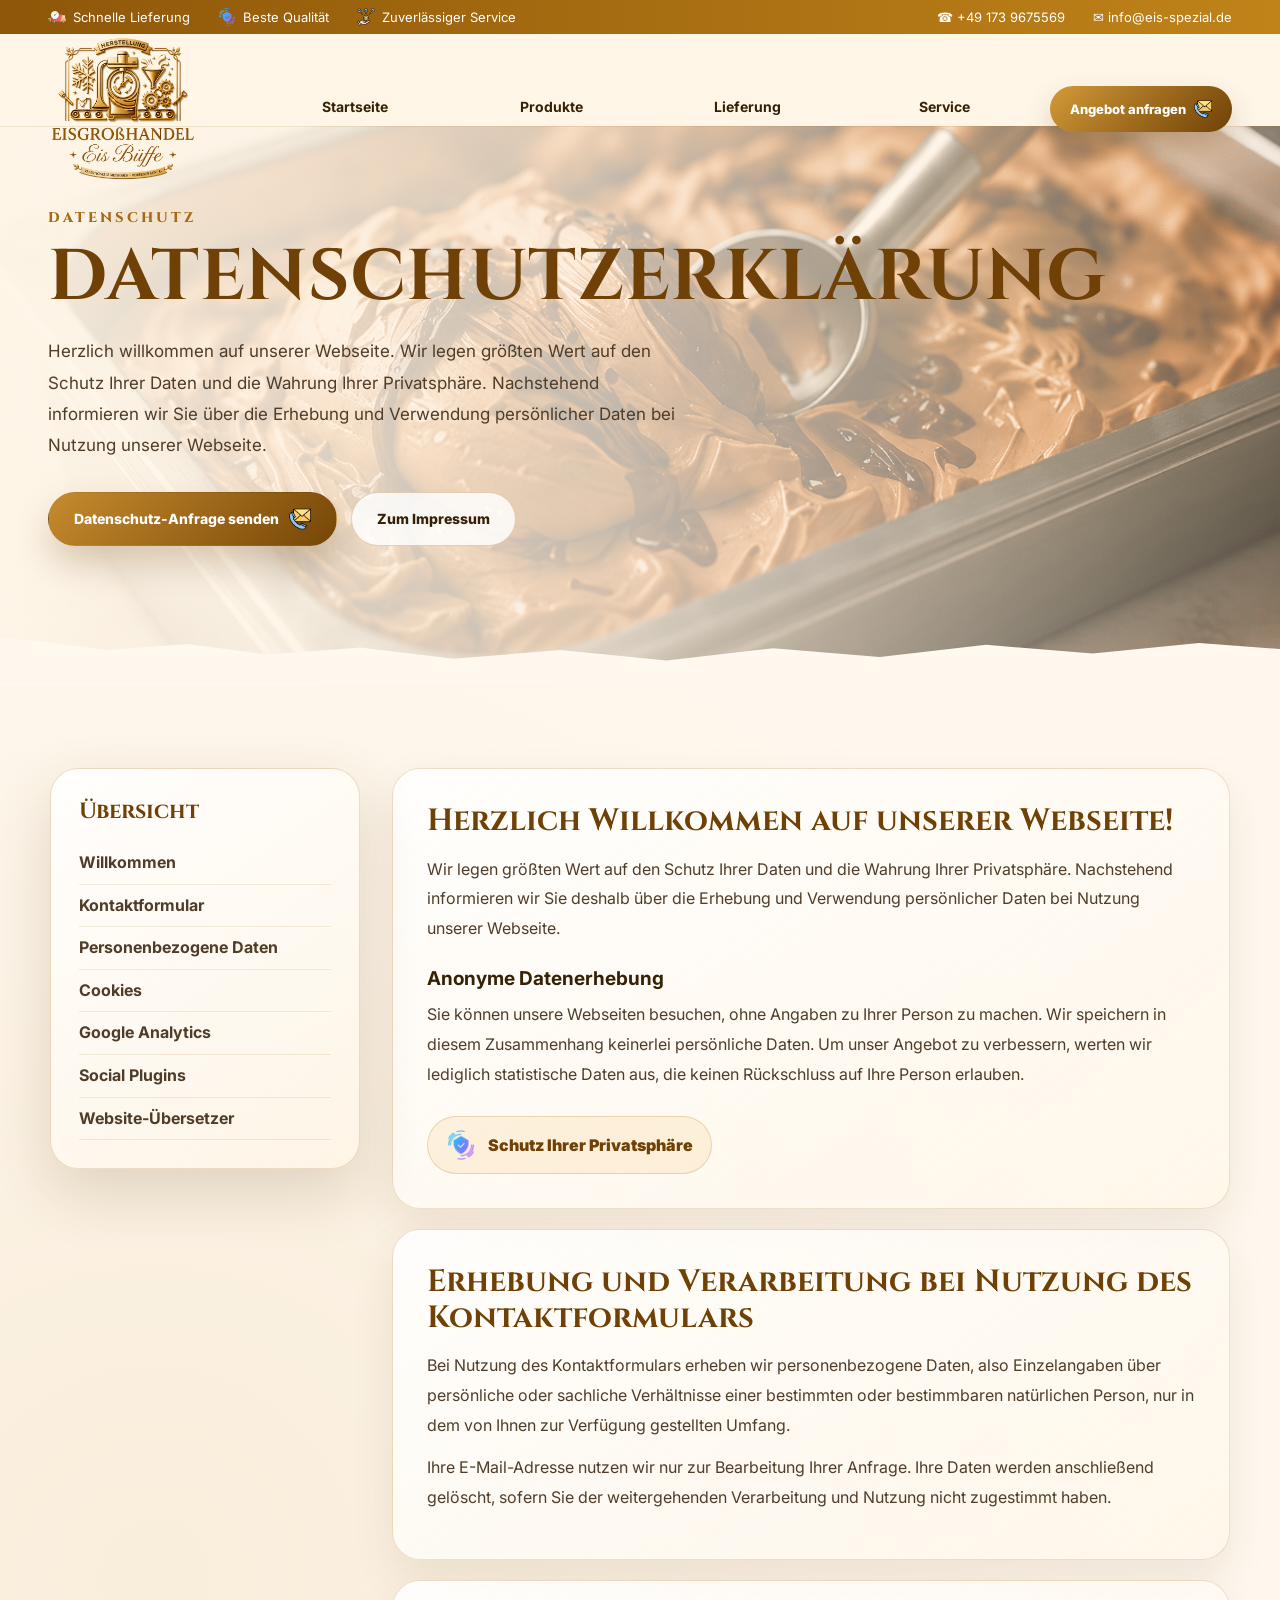
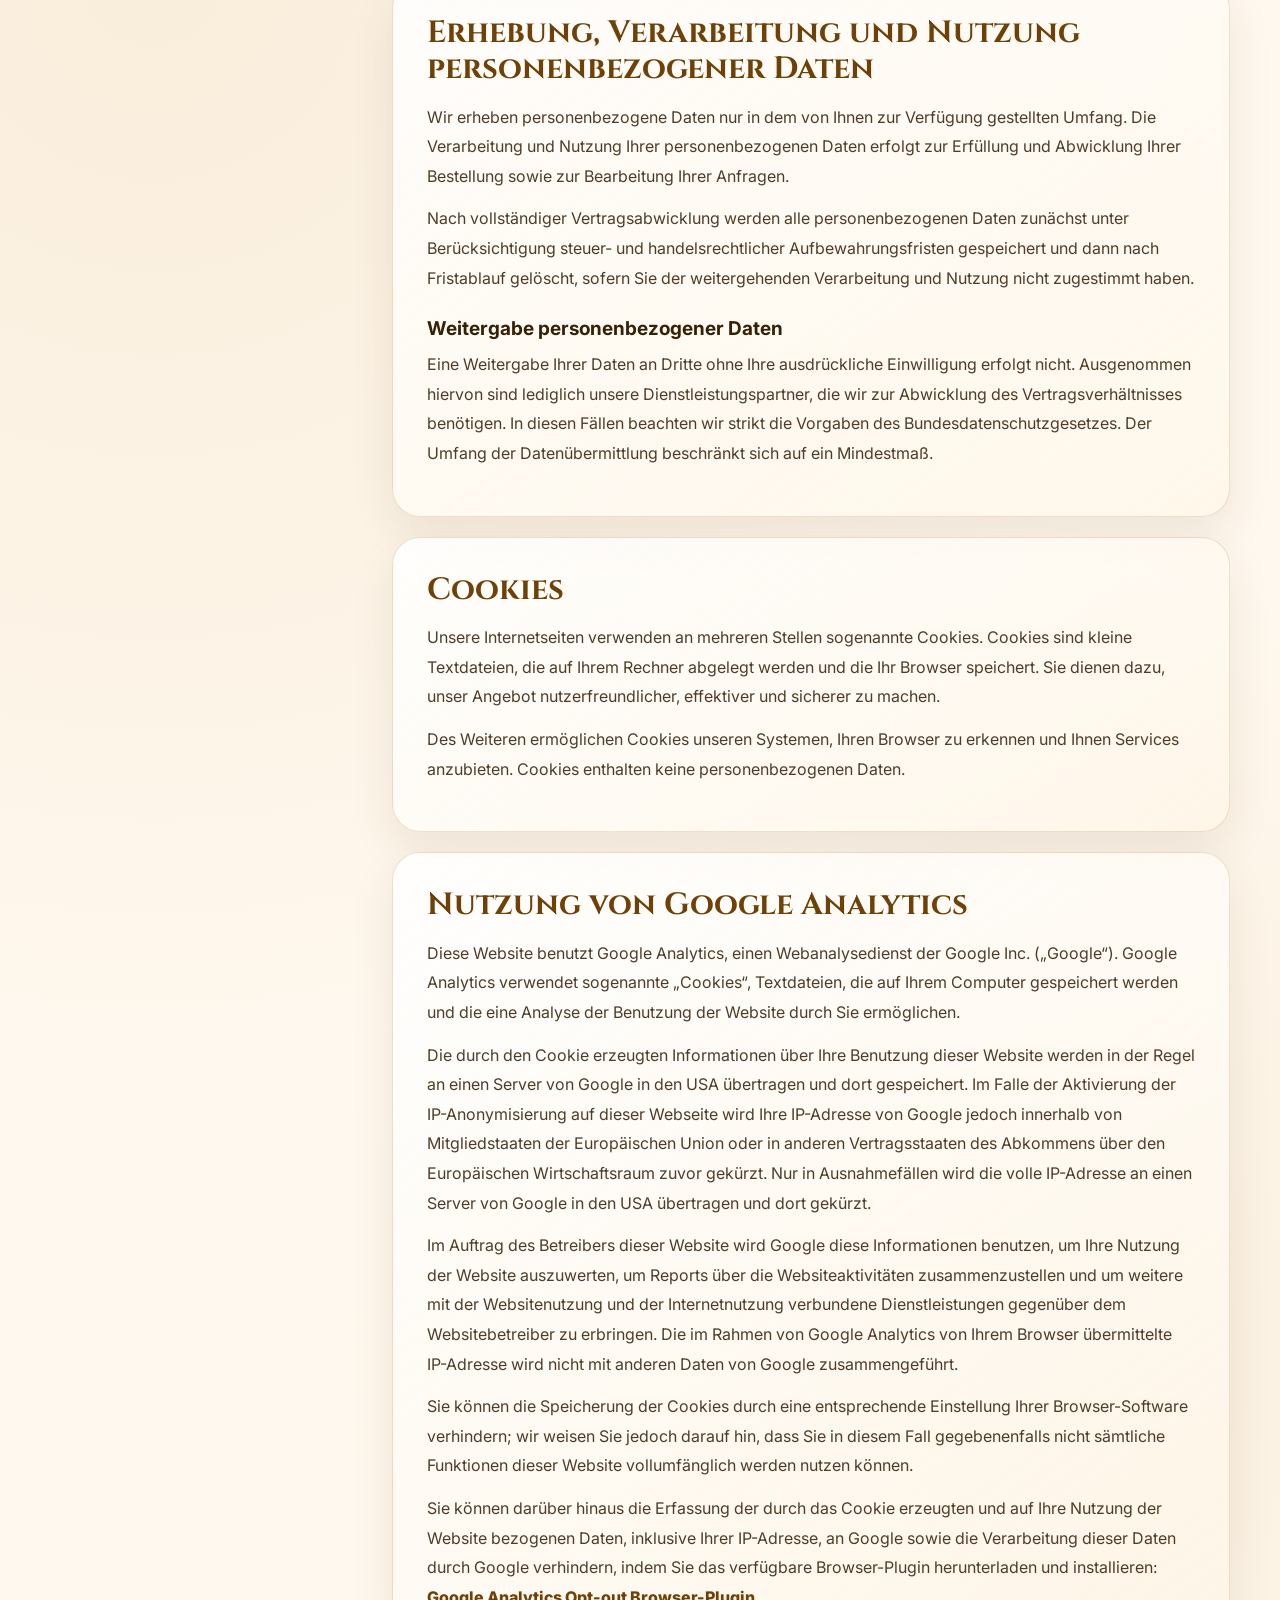
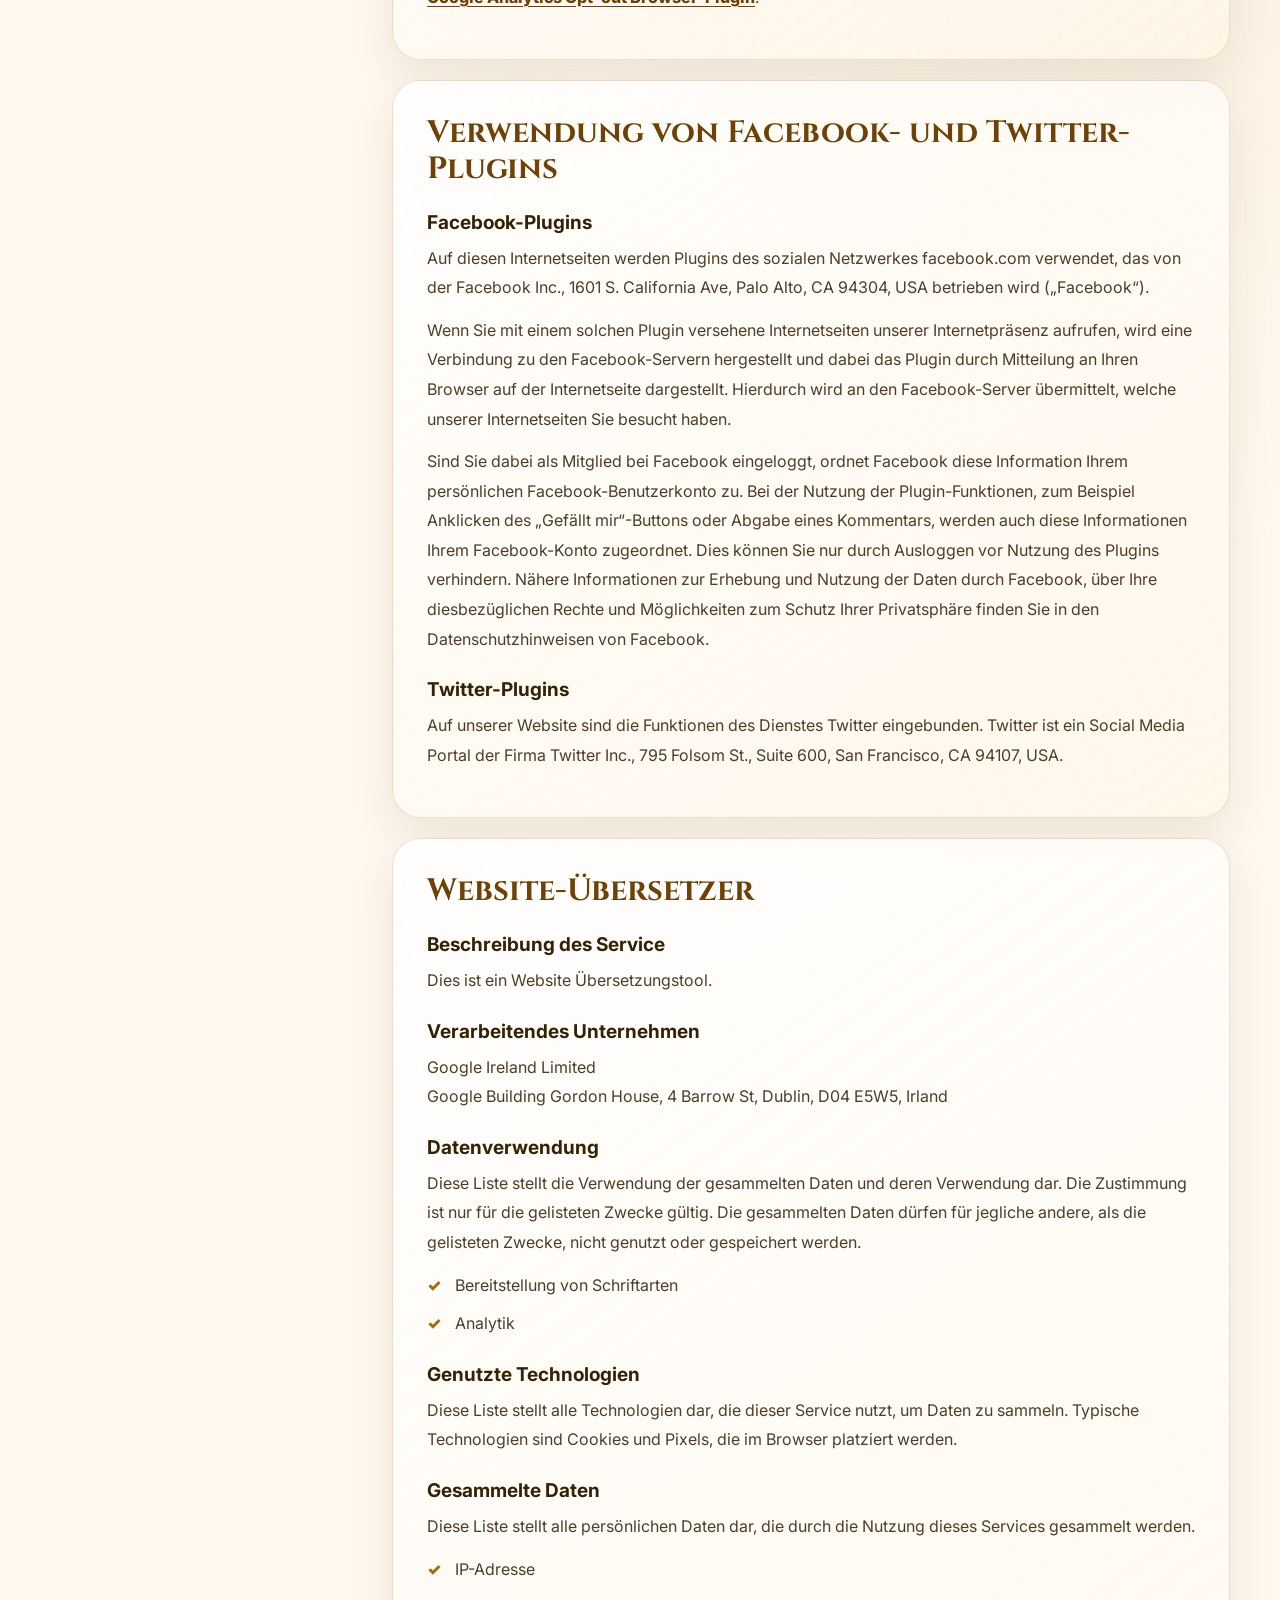
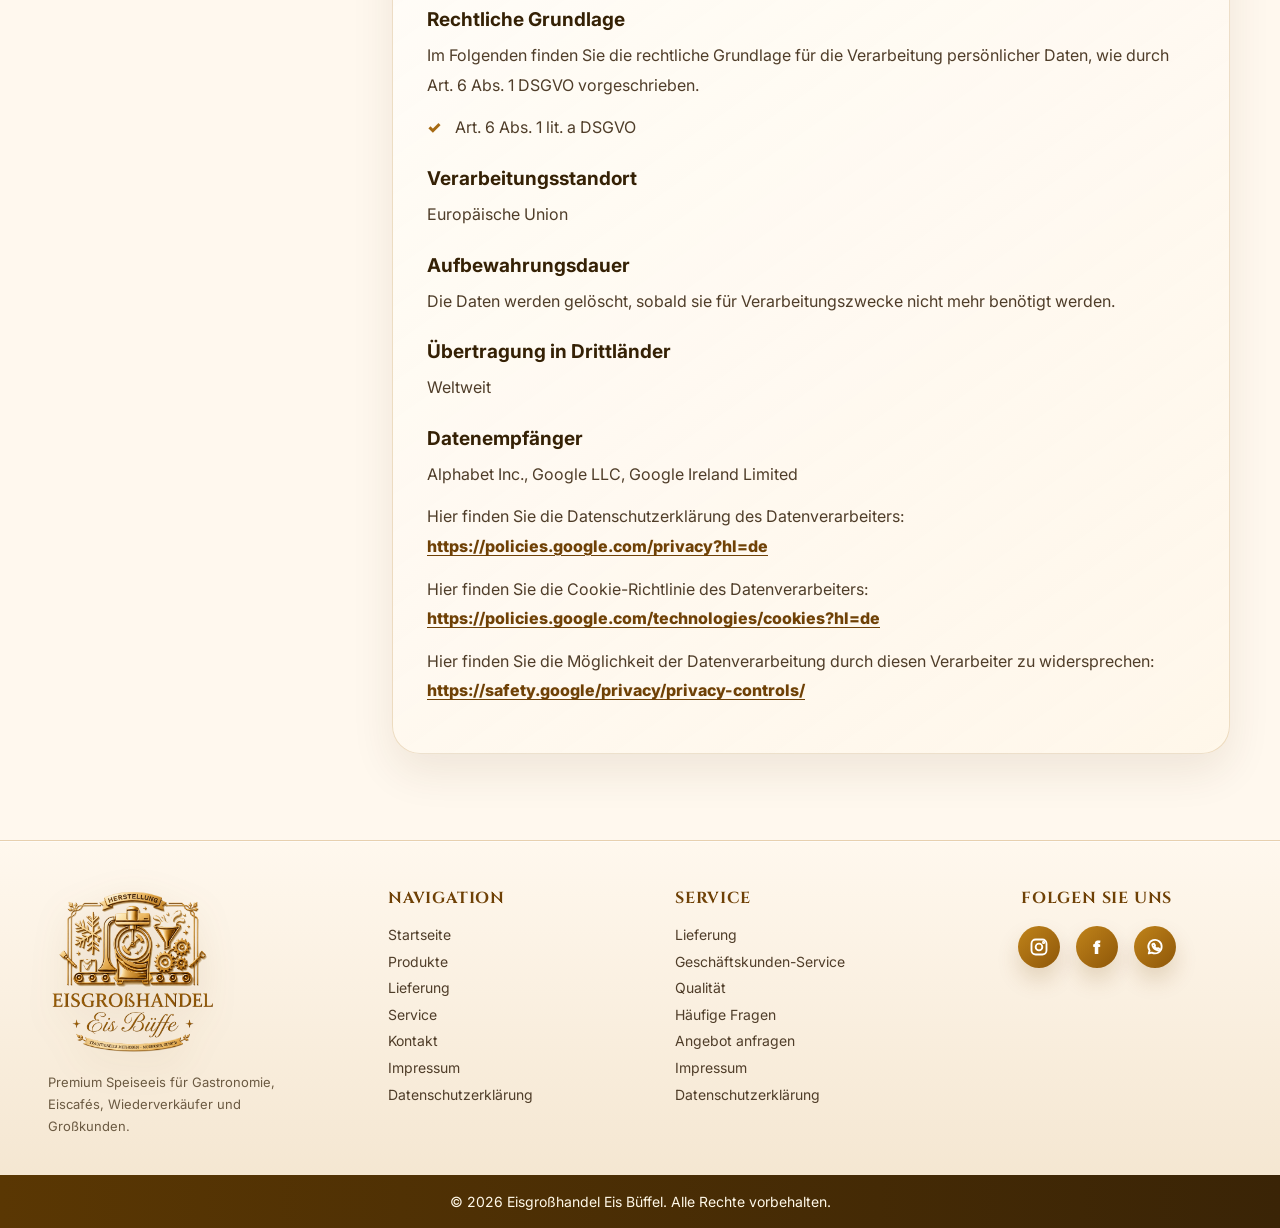
==== commit 607a4002: "Add files via upload" ====
--- a/datenschutzerklaerung.html
+++ b/datenschutzerklaerung.html
@@ -1656,6 +1656,178 @@
         );
       }
     }
+
+  
+
+/* === Unified mobile menu/button fix applied to all pages === */
+@media (max-width: 1050px) {
+  .site-header,
+  .navbar {
+    overflow: visible !important;
+  }
+
+  .navbar {
+    grid-template-columns: auto 1fr auto !important;
+    min-height: 78px !important;
+    height: 78px !important;
+    padding: 0 16px !important;
+    column-gap: 12px !important;
+  }
+
+  .logo {
+    position: relative !important;
+    z-index: 95 !important;
+  }
+
+  .menu-toggle {
+    display: inline-flex !important;
+    align-items: center !important;
+    justify-content: center !important;
+    justify-self: end !important;
+    position: relative !important;
+    right: auto !important;
+    top: auto !important;
+    transform: none !important;
+    z-index: 100 !important;
+    width: 52px !important;
+    height: 52px !important;
+    border: 1px solid rgba(166,106,19,.26) !important;
+    border-radius: 17px !important;
+    background: linear-gradient(145deg, rgba(255,255,255,.96), rgba(255,246,232,.84)) !important;
+    color: var(--gold-dark) !important;
+    box-shadow: 0 14px 30px rgba(80,48,6,.14) !important;
+    font-size: 30px !important;
+    line-height: 1 !important;
+    cursor: pointer !important;
+    transition: transform .25s ease, box-shadow .25s ease, background .25s ease, color .25s ease !important;
+    -webkit-tap-highlight-color: transparent !important;
+  }
+
+  .menu-toggle:hover,
+  .menu-toggle:focus-visible {
+    transform: translateY(-2px) !important;
+    background: #fff8ee !important;
+    box-shadow: 0 18px 36px rgba(80,48,6,.18) !important;
+    outline: none !important;
+  }
+
+  .menu-toggle.is-open {
+    color: #fff !important;
+    background: linear-gradient(135deg, var(--gold-2), var(--gold-dark)) !important;
+    box-shadow: 0 18px 38px rgba(80,48,6,.24) !important;
+  }
+
+  .nav-links {
+    position: absolute !important;
+    top: calc(100% + 10px) !important;
+    left: 16px !important;
+    right: 16px !important;
+    width: auto !important;
+    display: flex !important;
+    flex-direction: column !important;
+    align-items: stretch !important;
+    justify-content: flex-start !important;
+    gap: 8px !important;
+    padding: 16px !important;
+    border-radius: 24px !important;
+    background: rgba(255, 247, 235, .98) !important;
+    border: 1px solid rgba(166,106,19,.22) !important;
+    box-shadow: 0 24px 60px rgba(80,48,6,.20) !important;
+    backdrop-filter: blur(14px) !important;
+    -webkit-backdrop-filter: blur(14px) !important;
+    max-height: 0 !important;
+    opacity: 0 !important;
+    visibility: hidden !important;
+    overflow: hidden !important;
+    pointer-events: none !important;
+    transform: translateY(-12px) scale(.98) !important;
+    transform-origin: top right !important;
+    transition:
+      max-height .42s ease,
+      opacity .26s ease,
+      transform .32s ease,
+      visibility 0s linear .42s !important;
+    z-index: 90 !important;
+  }
+
+  .nav-links.open {
+    max-height: 720px !important;
+    opacity: 1 !important;
+    visibility: visible !important;
+    pointer-events: auto !important;
+    transform: translateY(0) scale(1) !important;
+    transition:
+      max-height .42s ease,
+      opacity .26s ease,
+      transform .32s ease,
+      visibility 0s !important;
+  }
+
+  .nav-links a {
+    width: 100% !important;
+    min-height: 48px !important;
+    display: flex !important;
+    align-items: center !important;
+    justify-content: center !important;
+    padding: 13px 16px !important;
+    border-radius: 16px !important;
+    background: rgba(255,255,255,.58) !important;
+    border: 1px solid rgba(166,106,19,.10) !important;
+    text-align: center !important;
+    font-size: 14px !important;
+  }
+
+  .nav-links a::after {
+    display: none !important;
+  }
+
+  .nav-links a:hover,
+  .nav-links a.active {
+    background: rgba(211,154,56,.16) !important;
+    transform: translateY(-1px) !important;
+  }
+
+  .nav-links .nav-btn {
+    margin-top: 4px !important;
+    border-radius: 999px !important;
+    background: linear-gradient(135deg, var(--gold-2), var(--gold-dark)) !important;
+    color: #fff !important;
+    border: 0 !important;
+  }
+}
+
+@media (max-width: 520px) {
+  .navbar {
+    padding: 0 12px !important;
+  }
+
+  .logo img {
+    width: 112px !important;
+  }
+
+  .menu-toggle {
+    width: 50px !important;
+    height: 50px !important;
+    border-radius: 16px !important;
+    font-size: 28px !important;
+  }
+
+  .nav-links {
+    left: 12px !important;
+    right: 12px !important;
+    padding: 14px !important;
+    border-radius: 22px !important;
+  }
+}
+
+  
+
+/* Mobile-only navigation helper */
+.nav-btn-mobile { display: none !important; }
+@media (max-width: 1050px) {
+  .navbar > .nav-btn { display: none !important; }
+  .nav-links .nav-btn-mobile { display: flex !important; }
+}
 
   </style>
   <style>
@@ -2491,5 +2663,47 @@
 
     revealItems.forEach((item) => revealObserver.observe(item));
   </script>
+
+
+<script>
+  (function () {
+    const menuToggle = document.querySelector('.menu-toggle');
+    const navLinks = document.querySelector('.nav-links');
+
+    if (!menuToggle || !navLinks) return;
+
+    menuToggle.setAttribute('aria-expanded', 'false');
+
+    function setMenu(open) {
+      navLinks.classList.toggle('open', open);
+      menuToggle.classList.toggle('is-open', open);
+      menuToggle.setAttribute('aria-expanded', open ? 'true' : 'false');
+      menuToggle.textContent = open ? '×' : '☰';
+      menuToggle.setAttribute('aria-label', open ? 'Menü schließen' : 'Menü öffnen');
+    }
+
+    menuToggle.addEventListener('click', function (event) {
+      event.stopPropagation();
+      setMenu(!navLinks.classList.contains('open'));
+    });
+
+    navLinks.querySelectorAll('a').forEach(function (link) {
+      link.addEventListener('click', function () {
+        setMenu(false);
+      });
+    });
+
+    document.addEventListener('click', function (event) {
+      if (!navLinks.classList.contains('open')) return;
+      if (navLinks.contains(event.target) || menuToggle.contains(event.target)) return;
+      setMenu(false);
+    });
+
+    document.addEventListener('keydown', function (event) {
+      if (event.key === 'Escape') setMenu(false);
+    });
+  })();
+</script>
+
 </body>
 </html>
